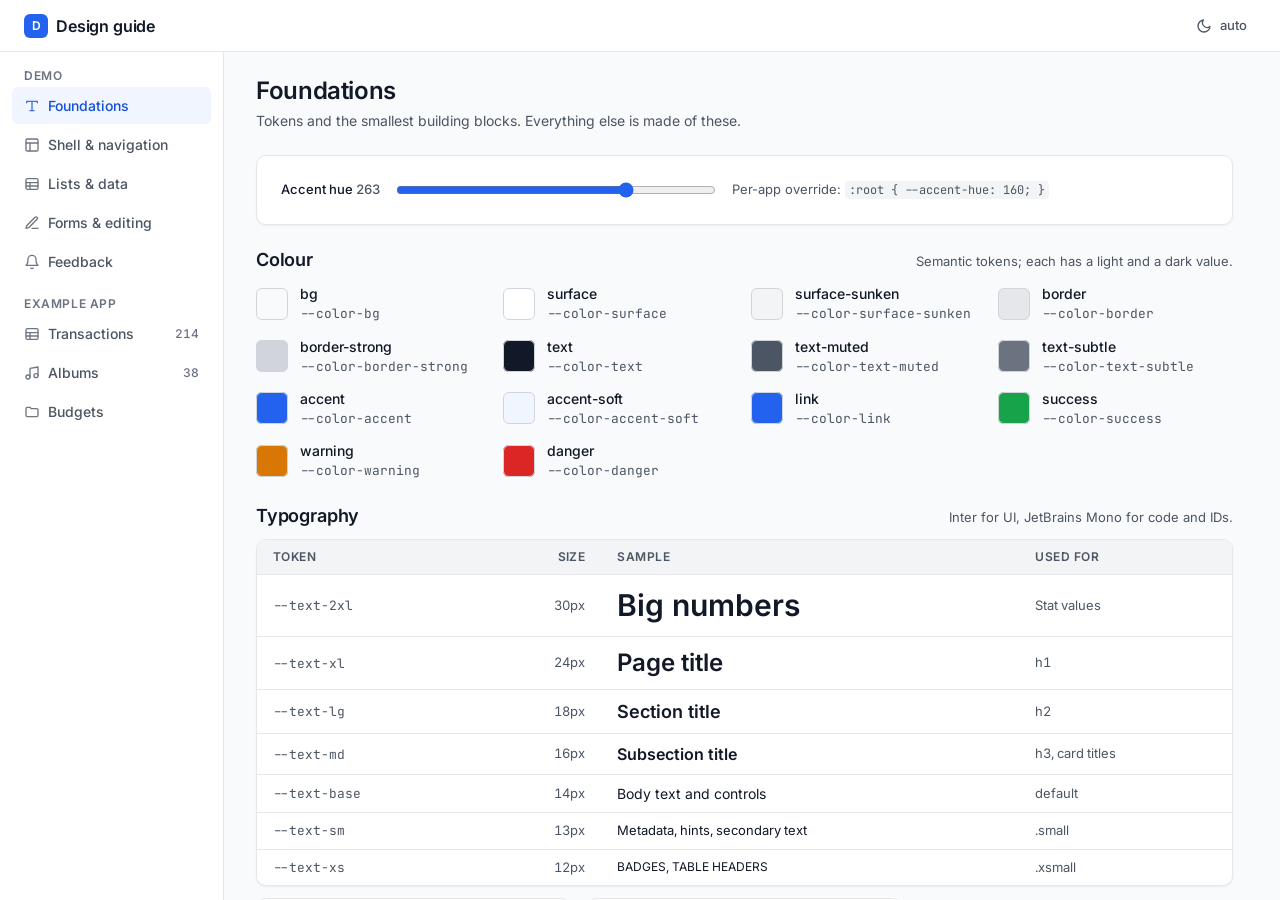
==== design_guide/demo/index.html @ 170a4c50 "Add design_guide: shared CSS design system for personal web apps Plain-CSS design system with no bui" ====
<!DOCTYPE html>
<html lang="en">
<head>
  <meta charset="UTF-8">
  <meta name="viewport" content="width=device-width, initial-scale=1.0">
  <title>Foundations · Design guide</title>
  <link rel="stylesheet" href="../design.css">
  <script src="../design.js" defer></script>
  <script src="demo.js"></script>
</head>
<body class="app">

  <header class="app-header">
    <a class="brand" href="index.html"><span class="brand-mark">D</span>Design guide</a>
    <div id="flash" class="flash-region" role="status" aria-live="polite"></div>
    <button type="button" class="ghost small" data-demo-theme title="Cycle theme: auto / light / dark"><svg viewBox="0 0 24 24" fill="none" stroke="currentColor" stroke-width="2" stroke-linecap="round" stroke-linejoin="round" aria-hidden="true"><path d="M21 12.8A9 9 0 1111.2 3a7 7 0 009.8 9.8z"/></svg><span class="label">auto</span></button>
  </header>

  <nav class="sidenav" aria-label="Main">
    <h2>Demo</h2>
    <ul>
        <li><a href="index.html" aria-current="page"><svg viewBox="0 0 24 24" fill="none" stroke="currentColor" stroke-width="2" stroke-linecap="round" stroke-linejoin="round" aria-hidden="true"><path d="M4 7V5h16v2M9 19h6M12 5v14"/></svg>Foundations</a></li>
        <li><a href="shell.html"><svg viewBox="0 0 24 24" fill="none" stroke="currentColor" stroke-width="2" stroke-linecap="round" stroke-linejoin="round" aria-hidden="true"><rect x="3" y="3" width="18" height="18" rx="2"/><path d="M3 9h18M9 9v12"/></svg>Shell & navigation</a></li>
        <li><a href="lists.html"><svg viewBox="0 0 24 24" fill="none" stroke="currentColor" stroke-width="2" stroke-linecap="round" stroke-linejoin="round" aria-hidden="true"><rect x="3" y="4" width="18" height="16" rx="2"/><path d="M3 10h18M3 15h18M9 10v10"/></svg>Lists & data</a></li>
        <li><a href="forms.html"><svg viewBox="0 0 24 24" fill="none" stroke="currentColor" stroke-width="2" stroke-linecap="round" stroke-linejoin="round" aria-hidden="true"><path d="M12 20h9"/><path d="M16.5 3.5a2.1 2.1 0 013 3L7 19l-4 1 1-4z"/></svg>Forms & editing</a></li>
        <li><a href="feedback.html"><svg viewBox="0 0 24 24" fill="none" stroke="currentColor" stroke-width="2" stroke-linecap="round" stroke-linejoin="round" aria-hidden="true"><path d="M6 8a6 6 0 0112 0c0 7 3 9 3 9H3s3-2 3-9"/><path d="M10.3 21a1.94 1.94 0 003.4 0"/></svg>Feedback</a></li>
    </ul>
    <h2>Example app</h2>
    <ul>
      <li><a href="lists.html#table-view"><svg viewBox="0 0 24 24" fill="none" stroke="currentColor" stroke-width="2" stroke-linecap="round" stroke-linejoin="round" aria-hidden="true"><rect x="3" y="4" width="18" height="16" rx="2"/><path d="M3 10h18M3 15h18M9 10v10"/></svg>Transactions <span class="count">214</span></a></li>
      <li><a href="lists.html#tile-view"><svg viewBox="0 0 24 24" fill="none" stroke="currentColor" stroke-width="2" stroke-linecap="round" stroke-linejoin="round" aria-hidden="true"><path d="M9 18V5l12-2v13"/><circle cx="6" cy="18" r="3"/><circle cx="18" cy="16" r="3"/></svg>Albums <span class="count">38</span></a></li>
      <li><a href="forms.html#inline-form"><svg viewBox="0 0 24 24" fill="none" stroke="currentColor" stroke-width="2" stroke-linecap="round" stroke-linejoin="round" aria-hidden="true"><path d="M3 7a2 2 0 012-2h4l2 2h8a2 2 0 012 2v8a2 2 0 01-2 2H5a2 2 0 01-2-2z"/></svg>Budgets</a></li>
    </ul>
  </nav>

  <main>
    <div class="page">
      <header class="page-header">
        <div class="title-row">
          <div>
            <h1>Foundations</h1>
            <p class="subtitle">Tokens and the smallest building blocks. Everything else is made of these.</p>
          </div>
        </div>
      </header>

      <div class="card">
        <div class="card-body cluster gap-4">
          <label for="hue" class="small">Accent hue <span class="muted num" data-demo-hue-value>263</span></label>
          <input id="hue" type="range" min="0" max="360" step="1" data-demo-hue style="max-width: 20rem">
          <span class="small muted">Per-app override: <code>:root { --accent-hue: 160; }</code></span>
        </div>
      </div>

      <section class="section">
        <header><h2>Colour</h2><span class="small muted">Semantic tokens; each has a light and a dark value.</span></header>
        <div class="grid gap-3" style="--min: 13rem">
          <div class="cluster gap-3"><span class="thumb sm" style="background: var(--color-bg); outline: 1px solid var(--color-border-strong); outline-offset: -1px"></span>
            <div><div class="medium">bg</div><div class="xsmall mono muted">--color-bg</div></div></div>
          <div class="cluster gap-3"><span class="thumb sm" style="background: var(--color-surface); outline: 1px solid var(--color-border-strong); outline-offset: -1px"></span>
            <div><div class="medium">surface</div><div class="xsmall mono muted">--color-surface</div></div></div>
          <div class="cluster gap-3"><span class="thumb sm" style="background: var(--color-surface-sunken); outline: 1px solid var(--color-border-strong); outline-offset: -1px"></span>
            <div><div class="medium">surface-sunken</div><div class="xsmall mono muted">--color-surface-sunken</div></div></div>
          <div class="cluster gap-3"><span class="thumb sm" style="background: var(--color-border); outline: 1px solid var(--color-border-strong); outline-offset: -1px"></span>
            <div><div class="medium">border</div><div class="xsmall mono muted">--color-border</div></div></div>
          <div class="cluster gap-3"><span class="thumb sm" style="background: var(--color-border-strong); outline: 1px solid var(--color-border-strong); outline-offset: -1px"></span>
            <div><div class="medium">border-strong</div><div class="xsmall mono muted">--color-border-strong</div></div></div>
          <div class="cluster gap-3"><span class="thumb sm" style="background: var(--color-text); outline: 1px solid var(--color-border-strong); outline-offset: -1px"></span>
            <div><div class="medium">text</div><div class="xsmall mono muted">--color-text</div></div></div>
          <div class="cluster gap-3"><span class="thumb sm" style="background: var(--color-text-muted); outline: 1px solid var(--color-border-strong); outline-offset: -1px"></span>
            <div><div class="medium">text-muted</div><div class="xsmall mono muted">--color-text-muted</div></div></div>
          <div class="cluster gap-3"><span class="thumb sm" style="background: var(--color-text-subtle); outline: 1px solid var(--color-border-strong); outline-offset: -1px"></span>
            <div><div class="medium">text-subtle</div><div class="xsmall mono muted">--color-text-subtle</div></div></div>
          <div class="cluster gap-3"><span class="thumb sm" style="background: var(--color-accent); outline: 1px solid var(--color-border-strong); outline-offset: -1px"></span>
            <div><div class="medium">accent</div><div class="xsmall mono muted">--color-accent</div></div></div>
          <div class="cluster gap-3"><span class="thumb sm" style="background: var(--color-accent-soft); outline: 1px solid var(--color-border-strong); outline-offset: -1px"></span>
            <div><div class="medium">accent-soft</div><div class="xsmall mono muted">--color-accent-soft</div></div></div>
          <div class="cluster gap-3"><span class="thumb sm" style="background: var(--color-link); outline: 1px solid var(--color-border-strong); outline-offset: -1px"></span>
            <div><div class="medium">link</div><div class="xsmall mono muted">--color-link</div></div></div>
          <div class="cluster gap-3"><span class="thumb sm" style="background: var(--color-success); outline: 1px solid var(--color-border-strong); outline-offset: -1px"></span>
            <div><div class="medium">success</div><div class="xsmall mono muted">--color-success</div></div></div>
          <div class="cluster gap-3"><span class="thumb sm" style="background: var(--color-warning); outline: 1px solid var(--color-border-strong); outline-offset: -1px"></span>
            <div><div class="medium">warning</div><div class="xsmall mono muted">--color-warning</div></div></div>
          <div class="cluster gap-3"><span class="thumb sm" style="background: var(--color-danger); outline: 1px solid var(--color-border-strong); outline-offset: -1px"></span>
            <div><div class="medium">danger</div><div class="xsmall mono muted">--color-danger</div></div></div>
        </div>
      </section>

      <section class="section">
        <header><h2>Typography</h2><span class="small muted">Inter for UI, JetBrains Mono for code and IDs.</span></header>
        <div class="card">
          <table>
            <thead><tr><th>Token</th><th class="num">Size</th><th>Sample</th><th>Used for</th></tr></thead>
            <tbody>
            <tr><td class="nowrap mono xsmall muted">--text-2xl</td><td class="num muted small">30px</td>
              <td style="font-size: var(--text-2xl); font-weight: 600">Big numbers</td><td class="muted small">Stat values</td></tr>
            <tr><td class="nowrap mono xsmall muted">--text-xl</td><td class="num muted small">24px</td>
              <td style="font-size: var(--text-xl); font-weight: 600">Page title</td><td class="muted small">h1</td></tr>
            <tr><td class="nowrap mono xsmall muted">--text-lg</td><td class="num muted small">18px</td>
              <td style="font-size: var(--text-lg); font-weight: 600">Section title</td><td class="muted small">h2</td></tr>
            <tr><td class="nowrap mono xsmall muted">--text-md</td><td class="num muted small">16px</td>
              <td style="font-size: var(--text-md); font-weight: 600">Subsection title</td><td class="muted small">h3, card titles</td></tr>
            <tr><td class="nowrap mono xsmall muted">--text-base</td><td class="num muted small">14px</td>
              <td style="font-size: var(--text-base); font-weight: 400">Body text and controls</td><td class="muted small">default</td></tr>
            <tr><td class="nowrap mono xsmall muted">--text-sm</td><td class="num muted small">13px</td>
              <td style="font-size: var(--text-sm); font-weight: 400">Metadata, hints, secondary text</td><td class="muted small">.small</td></tr>
            <tr><td class="nowrap mono xsmall muted">--text-xs</td><td class="num muted small">12px</td>
              <td style="font-size: var(--text-xs); font-weight: 400">BADGES, TABLE HEADERS</td><td class="muted small">.xsmall</td></tr>
            </tbody>
          </table>
        </div>
        <div class="grid">
          <div class="card card-body stack gap-2">
            <h3>Inter</h3>
            <p>The quick brown fox jumps over the lazy dog. <em>Italic for emphasis</em>, <strong>semibold for strong</strong>, <span class="medium">medium for labels</span>.</p>
            <p class="small muted">Tabular figures keep columns aligned:</p>
            <div class="num" style="font-size: var(--text-md)">$1,111.11<br>$8,040.70<br>$&#8199;&#8199;999.00</div>
          </div>
          <div class="card card-body stack gap-2">
            <h3>JetBrains Mono</h3>
            <p class="mono">txn_01HZX3K9 · 2026-11-23T17:57:00Z</p>
            <pre><code>@layer reset, tokens, base,
       layout, components, utilities;</code></pre>
            <p>Inline <code>code</code> and keys like <kbd>Esc</kbd>.</p>
          </div>
        </div>
      </section>

      <section class="section">
        <header><h2>Spacing</h2><span class="small muted">Use only these steps for margins, gaps and padding.</span></header>
        <div class="card card-body stack gap-2">
            <div class="cluster gap-3"><code class="w-auto" style="min-width:5.5rem">--space-1</code><span class="small muted num" style="min-width:2.5rem">4px</span>
              <span style="display:block;height:0.75rem;width:var(--space-1);background:var(--color-accent);border-radius:2px"></span></div>
            <div class="cluster gap-3"><code class="w-auto" style="min-width:5.5rem">--space-2</code><span class="small muted num" style="min-width:2.5rem">8px</span>
              <span style="display:block;height:0.75rem;width:var(--space-2);background:var(--color-accent);border-radius:2px"></span></div>
            <div class="cluster gap-3"><code class="w-auto" style="min-width:5.5rem">--space-3</code><span class="small muted num" style="min-width:2.5rem">12px</span>
              <span style="display:block;height:0.75rem;width:var(--space-3);background:var(--color-accent);border-radius:2px"></span></div>
            <div class="cluster gap-3"><code class="w-auto" style="min-width:5.5rem">--space-4</code><span class="small muted num" style="min-width:2.5rem">16px</span>
              <span style="display:block;height:0.75rem;width:var(--space-4);background:var(--color-accent);border-radius:2px"></span></div>
            <div class="cluster gap-3"><code class="w-auto" style="min-width:5.5rem">--space-5</code><span class="small muted num" style="min-width:2.5rem">24px</span>
              <span style="display:block;height:0.75rem;width:var(--space-5);background:var(--color-accent);border-radius:2px"></span></div>
            <div class="cluster gap-3"><code class="w-auto" style="min-width:5.5rem">--space-6</code><span class="small muted num" style="min-width:2.5rem">32px</span>
              <span style="display:block;height:0.75rem;width:var(--space-6);background:var(--color-accent);border-radius:2px"></span></div>
            <div class="cluster gap-3"><code class="w-auto" style="min-width:5.5rem">--space-7</code><span class="small muted num" style="min-width:2.5rem">48px</span>
              <span style="display:block;height:0.75rem;width:var(--space-7);background:var(--color-accent);border-radius:2px"></span></div>
            <div class="cluster gap-3"><code class="w-auto" style="min-width:5.5rem">--space-8</code><span class="small muted num" style="min-width:2.5rem">64px</span>
              <span style="display:block;height:0.75rem;width:var(--space-8);background:var(--color-accent);border-radius:2px"></span></div>
        </div>
      </section>

      <section class="section">
        <header><h2>Radius &amp; elevation</h2></header>
        <div class="cluster gap-4">
          <div class="card card-body small" style="border-radius: var(--radius-sm); box-shadow: none">--radius-sm · flat</div>
          <div class="card card-body small" style="border-radius: var(--radius)">--radius · --shadow-sm</div>
          <div class="card card-body small" style="box-shadow: var(--shadow)">--radius-lg · --shadow</div>
          <div class="card card-body small" style="box-shadow: var(--shadow-lg)">--shadow-lg (dialogs, sticky bars)</div>
        </div>
      </section>

      <section class="section">
        <header><h2>Buttons</h2><span class="small muted">One primary action per area. The bare &lt;button&gt; is secondary.</span></header>
        <div class="card card-body stack">
          <div class="cluster">
            <button class="primary"><svg viewBox="0 0 24 24" fill="none" stroke="currentColor" stroke-width="2" stroke-linecap="round" stroke-linejoin="round" aria-hidden="true"><path d="M12 5v14M5 12h14"/></svg>Primary</button>
            <button>Secondary</button>
            <button class="ghost">Ghost</button>
            <button class="danger"><svg viewBox="0 0 24 24" fill="none" stroke="currentColor" stroke-width="2" stroke-linecap="round" stroke-linejoin="round" aria-hidden="true"><path d="M3 6h18M8 6V4h8v2M6 6l1 14h10l1-14"/></svg>Danger</button>
            <button class="ghost danger-text">Ghost danger</button>
            <button class="link">Link button</button>
            <a class="button" href="#">Link as button</a>
          </div>
          <div class="cluster">
            <button class="primary small">Small primary</button>
            <button class="small">Small</button>
            <button class="icon" aria-label="Search"><svg viewBox="0 0 24 24" fill="none" stroke="currentColor" stroke-width="2" stroke-linecap="round" stroke-linejoin="round" aria-hidden="true"><circle cx="11" cy="11" r="7"/><path d="M21 21l-4.3-4.3"/></svg></button>
            <button class="icon small ghost" aria-label="More"><svg viewBox="0 0 24 24" fill="none" stroke="currentColor" stroke-width="2" stroke-linecap="round" stroke-linejoin="round" aria-hidden="true"><circle cx="5" cy="12" r="1"/><circle cx="12" cy="12" r="1"/><circle cx="19" cy="12" r="1"/></svg></button>
            <button class="primary" disabled>Disabled</button>
            <button class="primary" data-demo-busy>Click: busy state</button>
          </div>
        </div>
      </section>

      <section class="section">
        <header><h2>Badges &amp; inline text</h2></header>
        <div class="card card-body stack gap-3">
          <div class="cluster">
            <span class="badge">neutral</span>
            <span class="badge info">info</span>
            <span class="badge success">reviewed</span>
            <span class="badge warning">pending</span>
            <span class="badge danger">failed</span>
            <span class="badge success dot">online</span>
          </div>
          <p>A <a href="#">text link</a>, some <span class="muted">muted</span> and <span class="subtle">subtle</span> text, a <mark>highlight</mark>, and an amount in <span class="danger-text num">−$42.10</span> or <span class="success-text num">+$1,200.00</span>.</p>
        </div>
      </section>

    </div>
  </main>

</body>
</html>
---- design_guide/design.css ----
/*
 * design.css — shared stylesheet for personal web apps
 * version: 0.1.0
 *
 * No build step. Copy this file, design.js (optional) and fonts/ into an
 * app's static folder, keeping fonts/ next to this file.
 * See GUIDE.md for how and when to use each part.
 *
 * Layers, lowest to highest priority:
 *   reset → tokens → base → layout → components → utilities
 * App-specific CSS should go in its own file, loaded after this one,
 * inside `@layer app { … }` or unlayered (unlayered rules win).
 */

@layer reset, tokens, base, layout, components, utilities;

/* ------------------------------------------------------------------ */
/* Fonts (self-hosted, SIL Open Font License — see fonts/LICENSE-*)    */
/* ------------------------------------------------------------------ */

@font-face {
  font-family: "Inter";
  font-style: normal;
  font-display: swap;
  font-weight: 100 900;
  src: url("fonts/inter-latin-wght-normal.woff2") format("woff2-variations");
  unicode-range: U+0000-00FF, U+0131, U+0152-0153, U+02BB-02BC, U+02C6, U+02DA, U+02DC, U+0304, U+0308, U+0329, U+2000-206F, U+20AC, U+2122, U+2191, U+2193, U+2212, U+2215, U+FEFF, U+FFFD;
}
@font-face {
  font-family: "Inter";
  font-style: normal;
  font-display: swap;
  font-weight: 100 900;
  src: url("fonts/inter-latin-ext-wght-normal.woff2") format("woff2-variations");
  unicode-range: U+0100-02BA, U+02BD-02C5, U+02C7-02CC, U+02CE-02D7, U+02DD-02FF, U+0304, U+0308, U+0329, U+1D00-1DBF, U+1E00-1E9F, U+1EF2-1EFF, U+2020, U+20A0-20AB, U+20AD-20C0, U+2113, U+2C60-2C7F, U+A720-A7FF;
}
@font-face {
  font-family: "Inter";
  font-style: italic;
  font-display: swap;
  font-weight: 100 900;
  src: url("fonts/inter-latin-wght-italic.woff2") format("woff2-variations");
  unicode-range: U+0000-00FF, U+0131, U+0152-0153, U+02BB-02BC, U+02C6, U+02DA, U+02DC, U+0304, U+0308, U+0329, U+2000-206F, U+20AC, U+2122, U+2191, U+2193, U+2212, U+2215, U+FEFF, U+FFFD;
}
@font-face {
  font-family: "Inter";
  font-style: italic;
  font-display: swap;
  font-weight: 100 900;
  src: url("fonts/inter-latin-ext-wght-italic.woff2") format("woff2-variations");
  unicode-range: U+0100-02BA, U+02BD-02C5, U+02C7-02CC, U+02CE-02D7, U+02DD-02FF, U+0304, U+0308, U+0329, U+1D00-1DBF, U+1E00-1E9F, U+1EF2-1EFF, U+2020, U+20A0-20AB, U+20AD-20C0, U+2113, U+2C60-2C7F, U+A720-A7FF;
}
@font-face {
  font-family: "JetBrains Mono";
  font-style: normal;
  font-display: swap;
  font-weight: 100 800;
  src: url("fonts/jetbrains-mono-latin-wght-normal.woff2") format("woff2-variations");
  unicode-range: U+0000-00FF, U+0131, U+0152-0153, U+02BB-02BC, U+02C6, U+02DA, U+02DC, U+0304, U+0308, U+0329, U+2000-206F, U+20AC, U+2122, U+2191, U+2193, U+2212, U+2215, U+FEFF, U+FFFD;
}
@font-face {
  font-family: "JetBrains Mono";
  font-style: normal;
  font-display: swap;
  font-weight: 100 800;
  src: url("fonts/jetbrains-mono-latin-ext-wght-normal.woff2") format("woff2-variations");
  unicode-range: U+0100-02BA, U+02BD-02C5, U+02C7-02CC, U+02CE-02D7, U+02DD-02FF, U+0304, U+0308, U+0329, U+1D00-1DBF, U+1E00-1E9F, U+1EF2-1EFF, U+2020, U+20A0-20AB, U+20AD-20C0, U+2113, U+2C60-2C7F, U+A720-A7FF;
}

/* ------------------------------------------------------------------ */
/* Reset                                                               */
/* ------------------------------------------------------------------ */

@layer reset {
  *, *::before, *::after { box-sizing: border-box; }
  * { margin: 0; }
  html { -webkit-text-size-adjust: none; text-size-adjust: none; }
  body { min-height: 100dvh; -webkit-font-smoothing: antialiased; }
  img, picture, video, canvas, svg { display: block; max-width: 100%; }
  input, button, textarea, select { font: inherit; color: inherit; }
  p, h1, h2, h3, h4, h5, h6 { overflow-wrap: break-word; }
  h1, h2, h3, h4, h5, h6 { text-wrap: balance; }
  ul[role="list"], ol[role="list"] { list-style: none; padding: 0; }
  table { border-collapse: collapse; }
  fieldset { border: 0; padding: 0; min-width: 0; }
  [hidden] { display: none !important; }
}

/* ------------------------------------------------------------------ */
/* Tokens — the only values templates and components may use           */
/* ------------------------------------------------------------------ */

@layer tokens {
  :root {
    color-scheme: light dark;

    /* Neutral palette (Tailwind gray) */
    --gray-50: #f9fafb;
    --gray-100: #f3f4f6;
    --gray-200: #e5e7eb;
    --gray-300: #d1d5db;
    --gray-400: #9ca3af;
    --gray-500: #6b7280;
    --gray-600: #4b5563;
    --gray-700: #374151;
    --gray-800: #1f2937;
    --gray-850: #18202f;
    --gray-900: #111827;
    --gray-950: #030712;

    /* Accent: one hue, overridable per app (e.g. :root { --accent-hue: 160; }) */
    --accent-hue: 263;

    /* Semantic colors */
    --color-bg: light-dark(var(--gray-50), var(--gray-950));
    --color-surface: light-dark(#fff, var(--gray-900));
    --color-surface-raised: light-dark(#fff, var(--gray-850));
    --color-surface-sunken: light-dark(var(--gray-100), var(--gray-850));
    --color-hover: light-dark(var(--gray-100), var(--gray-800));
    --color-border: light-dark(var(--gray-200), var(--gray-800));
    --color-border-strong: light-dark(var(--gray-300), var(--gray-700));
    --color-text: light-dark(var(--gray-900), var(--gray-100));
    --color-text-muted: light-dark(var(--gray-600), var(--gray-400));
    --color-text-subtle: light-dark(var(--gray-500), var(--gray-500));

    --color-accent: light-dark(oklch(54.6% 0.22 var(--accent-hue)), oklch(62% 0.19 var(--accent-hue)));
    --color-accent-hover: light-dark(oklch(48.8% 0.22 var(--accent-hue)), oklch(68% 0.17 var(--accent-hue)));
    --color-on-accent: #fff;
    --color-accent-soft: light-dark(oklch(97% 0.014 var(--accent-hue)), oklch(28% 0.07 var(--accent-hue)));
    --color-accent-soft-text: light-dark(oklch(48.8% 0.22 var(--accent-hue)), oklch(82% 0.1 var(--accent-hue)));
    --color-link: light-dark(oklch(54.6% 0.22 var(--accent-hue)), oklch(72% 0.15 var(--accent-hue)));

    /* Status colors: solid (buttons), soft bg / text / border (alerts, badges, flash) */
    --color-success: light-dark(#16a34a, #22c55e);
    --color-success-bg: light-dark(#f0fdf4, #052e16);
    --color-success-text: light-dark(#166534, #86efac);
    --color-success-border: light-dark(#bbf7d0, #14532d);

    --color-warning: light-dark(#d97706, #f59e0b);
    --color-warning-bg: light-dark(#fffbeb, #451a03);
    --color-warning-text: light-dark(#92400e, #fcd34d);
    --color-warning-border: light-dark(#fde68a, #78350f);

    --color-danger: light-dark(#dc2626, #ef4444);
    --color-danger-hover: light-dark(#b91c1c, #f87171);
    --color-danger-bg: light-dark(#fef2f2, #450a0a);
    --color-danger-text: light-dark(#991b1b, #fca5a5);
    --color-danger-border: light-dark(#fecaca, #7f1d1d);

    --color-info-bg: var(--color-accent-soft);
    --color-info-text: var(--color-accent-soft-text);
    --color-info-border: light-dark(oklch(88% 0.06 var(--accent-hue)), oklch(38% 0.1 var(--accent-hue)));

    /* Typography */
    --font-sans: "Inter", system-ui, -apple-system, "Segoe UI", Roboto, sans-serif;
    --font-mono: "JetBrains Mono", ui-monospace, "SF Mono", Menlo, Consolas, monospace;

    --text-xs: 0.75rem;    /* 12px — badges, table headers, captions */
    --text-sm: 0.8125rem;  /* 13px — metadata, hints, secondary text */
    --text-base: 0.875rem; /* 14px — body / UI default */
    --text-md: 1rem;       /* 16px — h3, emphasised values */
    --text-lg: 1.125rem;   /* 18px — h2, section titles */
    --text-xl: 1.5rem;     /* 24px — h1, page titles */
    --text-2xl: 1.875rem;  /* 30px — big stat values */

    --leading-tight: 1.25;
    --leading-normal: 1.5;

    --weight-normal: 400;
    --weight-medium: 500;
    --weight-semibold: 600;

    /* Spacing (4px base) */
    --space-1: 0.25rem;  /* 4  */
    --space-2: 0.5rem;   /* 8  */
    --space-3: 0.75rem;  /* 12 */
    --space-4: 1rem;     /* 16 */
    --space-5: 1.5rem;   /* 24 */
    --space-6: 2rem;     /* 32 */
    --space-7: 3rem;     /* 48 */
    --space-8: 4rem;     /* 64 */

    /* Shape & depth */
    --radius-sm: 4px;
    --radius: 6px;
    --radius-lg: 10px;
    --radius-full: 999px;
    --border: 1px solid var(--color-border);
    --shadow-sm: 0 1px 2px rgb(0 0 0 / 0.06);
    --shadow: 0 1px 3px rgb(0 0 0 / 0.1), 0 1px 2px rgb(0 0 0 / 0.06);
    --shadow-lg: 0 10px 25px -5px rgb(0 0 0 / 0.2), 0 8px 10px -6px rgb(0 0 0 / 0.1);

    /* Layout sizes */
    --sidebar-width: 14rem;
    --content-max: 72rem;   /* main content column */
    --form-max: 32rem;      /* form pages */
    --control-height: 2rem; /* buttons, inputs */
    --control-height-sm: 1.625rem;

    /* Motion */
    --duration: 150ms;
  }

  :root[data-theme="light"] { color-scheme: light; }
  :root[data-theme="dark"] { color-scheme: dark; }
}

/* ------------------------------------------------------------------ */
/* Base — plain HTML elements look right with no classes               */
/* ------------------------------------------------------------------ */

@layer base {
  body {
    font-family: var(--font-sans);
    font-size: var(--text-base);
    line-height: var(--leading-normal);
    color: var(--color-text);
    background: var(--color-bg);
    font-feature-settings: "cv11", "ss01"; /* Inter: single-storey a, open digits */
  }

  h1, h2, h3, h4 { line-height: var(--leading-tight); font-weight: var(--weight-semibold); }
  h1 { font-size: var(--text-xl); letter-spacing: -0.015em; }
  h2 { font-size: var(--text-lg); letter-spacing: -0.01em; }
  h3 { font-size: var(--text-md); }
  h4 { font-size: var(--text-base); }

  small { font-size: var(--text-sm); }
  strong, b { font-weight: var(--weight-semibold); }
  hr { border: 0; border-top: var(--border); }

  a { color: var(--color-link); text-decoration: none; }
  a:hover { text-decoration: underline; text-underline-offset: 2px; }

  /* htmx links often have no href — still make them look clickable */
  [hx-get], [hx-post], [hx-put], [hx-patch], [hx-delete], [data-confirm] { cursor: pointer; }

  code, kbd, samp, pre { font-family: var(--font-mono); font-size: 0.92em; }
  code {
    padding: 0.1em 0.35em;
    border-radius: var(--radius-sm);
    background: var(--color-surface-sunken);
  }
  pre {
    padding: var(--space-3) var(--space-4);
    border: var(--border);
    border-radius: var(--radius);
    background: var(--color-surface-sunken);
    overflow-x: auto;
  }
  pre code { padding: 0; background: none; }
  kbd {
    padding: 0.05em 0.4em;
    border: 1px solid var(--color-border-strong);
    border-bottom-width: 2px;
    border-radius: var(--radius-sm);
    font-size: var(--text-xs);
  }

  :focus-visible {
    outline: 2px solid var(--color-accent);
    outline-offset: 2px;
  }

  ::selection { background: var(--color-accent-soft); }

  /* Tables */
  table {
    width: 100%;
    font-size: var(--text-base);
    font-variant-numeric: tabular-nums;
  }
  th, td {
    padding: var(--space-2) var(--space-4);
    text-align: left;
    vertical-align: middle;
    border-bottom: 1px solid var(--color-border);
  }
  th {
    font-size: var(--text-xs);
    font-weight: var(--weight-semibold);
    text-transform: uppercase;
    letter-spacing: 0.04em;
    color: var(--color-text-muted);
    white-space: nowrap;
  }
  thead th { background: var(--color-surface-sunken); }
  tbody tr:last-child > * { border-bottom: 0; }
  tfoot td, tfoot th { border-top: 1px solid var(--color-border-strong); border-bottom: 0; font-weight: var(--weight-semibold); }
  caption { caption-side: bottom; padding: var(--space-2); font-size: var(--text-sm); color: var(--color-text-muted); }

  /* Form controls */
  label { font-weight: var(--weight-medium); }

  input:where(:not([type="checkbox"], [type="radio"], [type="range"], [type="file"], [type="color"], [type="submit"], [type="button"], [type="reset"])),
  select,
  textarea {
    display: block;
    width: 100%;
    min-height: var(--control-height);
    padding: var(--space-1) var(--space-3);
    border: 1px solid var(--color-border-strong);
    border-radius: var(--radius);
    background: var(--color-surface);
    font-size: var(--text-base);
    transition: border-color var(--duration), box-shadow var(--duration);
  }
  textarea { min-height: 5rem; resize: vertical; padding-block: var(--space-2); }
  select {
    appearance: none;
    padding-right: var(--space-6);
    background-image: url("data:image/svg+xml,%3Csvg xmlns='http://www.w3.org/2000/svg' viewBox='0 0 16 16' fill='none' stroke='%236b7280' stroke-width='1.5'%3E%3Cpath d='M4 6l4 4 4-4'/%3E%3C/svg%3E");
    background-repeat: no-repeat;
    background-position: right var(--space-2) center;
    background-size: 1rem;
  }
  select[multiple] { background-image: none; padding-right: var(--space-3); }

  input:focus-visible, select:focus-visible, textarea:focus-visible {
    outline: none;
    border-color: var(--color-accent);
    box-shadow: 0 0 0 3px color-mix(in oklch, var(--color-accent) 25%, transparent);
  }
  ::placeholder { color: var(--color-text-subtle); opacity: 1; }

  [aria-invalid="true"] { border-color: var(--color-danger) !important; }
  [aria-invalid="true"]:focus-visible {
    box-shadow: 0 0 0 3px color-mix(in oklch, var(--color-danger) 25%, transparent) !important;
  }

  :disabled { opacity: 0.55; cursor: not-allowed; }

  input[type="checkbox"], input[type="radio"] {
    width: 1rem;
    height: 1rem;
    accent-color: var(--color-accent);
    vertical-align: -0.15em;
  }
  input[type="range"] { accent-color: var(--color-accent); width: 100%; }

  input[type="file"] { font-size: var(--text-sm); color: var(--color-text-muted); }
  input[type="file"]::file-selector-button {
    margin-right: var(--space-3);
    padding: var(--space-1) var(--space-3);
    min-height: var(--control-height);
    border: 1px solid var(--color-border-strong);
    border-radius: var(--radius);
    background: var(--color-surface);
    color: var(--color-text);
    font-weight: var(--weight-medium);
    cursor: pointer;
  }
  input[type="file"]::file-selector-button:hover { background: var(--color-hover); }

  fieldset { display: grid; gap: var(--space-3); }
  legend { font-weight: var(--weight-semibold); margin-bottom: var(--space-2); }

  progress {
    appearance: none;
    width: 100%;
    height: 0.5rem;
    border: 0;
    border-radius: var(--radius-full);
    background: var(--color-surface-sunken);
    overflow: hidden;
  }
  progress::-webkit-progress-bar { background: var(--color-surface-sunken); }
  progress::-webkit-progress-value { background: var(--color-accent); border-radius: var(--radius-full); }
  progress::-moz-progress-bar { background: var(--color-accent); border-radius: var(--radius-full); }

  /* Buttons: the bare element is the secondary button */
  button,
  input:is([type="submit"], [type="button"], [type="reset"]),
  .button {
    display: inline-flex;
    align-items: center;
    justify-content: center;
    gap: var(--space-2);
    min-height: var(--control-height);
    padding: 0 var(--space-3);
    border: 1px solid var(--color-border-strong);
    border-radius: var(--radius);
    background: var(--color-surface);
    color: var(--color-text);
    font-size: var(--text-base);
    font-weight: var(--weight-medium);
    line-height: 1;
    white-space: nowrap;
    text-decoration: none;
    cursor: pointer;
    box-shadow: var(--shadow-sm);
    transition: background-color var(--duration), border-color var(--duration), color var(--duration);
  }
  :is(button, .button):hover:not(:disabled) { background: var(--color-hover); text-decoration: none; }
  :is(button, .button) svg { width: 1rem; height: 1rem; flex: none; }

  details > summary { cursor: pointer; font-weight: var(--weight-medium); }
  details > summary::marker { color: var(--color-text-subtle); }
  details[open] > summary { margin-bottom: var(--space-2); }

  mark { background: var(--color-warning-bg); color: var(--color-warning-text); padding: 0 0.15em; border-radius: 2px; }
}

/* ------------------------------------------------------------------ */
/* Layout — app shell and composable layout primitives                 */
/* ------------------------------------------------------------------ */

@layer layout {
  /* App shell: <body class="app"> <header class="app-header"> <nav class="sidenav"> <main> */
  .app {
    height: 100dvh;
    display: grid;
    grid-template-columns: var(--sidebar-width) minmax(0, 1fr);
    grid-template-rows: auto minmax(0, 1fr);
    grid-template-areas: "header header" "nav main";
  }
  .app > .app-header { grid-area: header; }
  .app > .sidenav { grid-area: nav; overflow-y: auto; }
  .app > main {
    grid-area: main;
    overflow: auto;
    scrollbar-gutter: stable;
  }

  /* Page container inside <main> */
  .page {
    max-width: var(--content-max);
    padding: var(--space-5) var(--space-6) var(--space-7);
    display: flex;
    flex-direction: column;
    gap: var(--space-5);
  }
  .page.wide { max-width: none; }
  .page.narrow { max-width: calc(var(--form-max) + 2 * var(--space-6)); }

  @media (max-width: 48rem) {
    .app {
      grid-template-columns: minmax(0, 1fr);
      grid-template-rows: auto auto minmax(0, 1fr);
      grid-template-areas: "header" "nav" "main";
    }
    .page { padding: var(--space-4) var(--space-4) var(--space-6); }
  }

  /* Vertical rhythm: children separated by --gap */
  .stack { display: flex; flex-direction: column; gap: var(--gap, var(--space-4)); }

  /* Horizontal group that wraps: buttons, filters, metadata */
  .cluster { display: flex; flex-wrap: wrap; align-items: center; gap: var(--gap, var(--space-2)); }

  /* Two ends of a row: title left, actions right */
  .split { display: flex; flex-wrap: wrap; align-items: center; justify-content: space-between; gap: var(--gap, var(--space-3)); }

  /* Responsive equal columns */
  .grid {
    display: grid;
    gap: var(--gap, var(--space-4));
    grid-template-columns: repeat(auto-fill, minmax(min(var(--min, 16rem), 100%), 1fr));
  }

  /* Main column + side column that wraps under on narrow screens */
  .with-aside { display: flex; flex-wrap: wrap; gap: var(--gap, var(--space-5)); align-items: flex-start; }
  .with-aside > :first-child { flex: 999 1 30rem; min-width: 0; }
  .with-aside > :last-child { flex: 1 1 16rem; }
}

/* ------------------------------------------------------------------ */
/* Components                                                          */
/* ------------------------------------------------------------------ */

@layer components {

  /* ---------- App header ---------- */
  .app-header {
    display: flex;
    align-items: center;
    gap: var(--space-4);
    min-height: 3.25rem;
    padding: var(--space-2) var(--space-5);
    background: var(--color-surface);
    border-bottom: var(--border);
  }
  .brand {
    display: flex;
    align-items: center;
    gap: var(--space-2);
    font-size: var(--text-md);
    font-weight: var(--weight-semibold);
    letter-spacing: -0.01em;
    color: var(--color-text);
    text-decoration: none !important;
    margin-right: auto;
  }
  .brand-mark {
    width: 1.5rem;
    height: 1.5rem;
    border-radius: var(--radius);
    background: var(--color-accent);
    color: var(--color-on-accent);
    display: grid;
    place-items: center;
    font-size: var(--text-xs);
    font-weight: var(--weight-semibold);
  }

  /* ---------- Sidebar navigation ---------- */
  .sidenav {
    background: var(--color-surface);
    border-right: var(--border);
    padding: var(--space-4) var(--space-3);
  }
  .sidenav ul { list-style: none; padding: 0; display: flex; flex-direction: column; gap: 2px; }
  .sidenav h2 {
    margin: var(--space-4) var(--space-3) var(--space-1);
    font-size: var(--text-xs);
    font-weight: var(--weight-semibold);
    text-transform: uppercase;
    letter-spacing: 0.05em;
    color: var(--color-text-subtle);
  }
  .sidenav h2:first-child { margin-top: 0; }
  .sidenav a {
    display: flex;
    align-items: center;
    gap: var(--space-2);
    padding: var(--space-2) var(--space-3);
    border-radius: var(--radius);
    color: var(--color-text-muted);
    font-weight: var(--weight-medium);
    text-decoration: none;
  }
  .sidenav a svg { width: 1rem; height: 1rem; flex: none; opacity: 0.8; }
  .sidenav a:hover { background: var(--color-hover); color: var(--color-text); }
  .sidenav a[aria-current="page"] { background: var(--color-accent-soft); color: var(--color-accent-soft-text); }
  .sidenav a .count { margin-left: auto; font-size: var(--text-xs); color: var(--color-text-subtle); font-variant-numeric: tabular-nums; }

  @media (max-width: 48rem) {
    .sidenav { border-right: 0; border-bottom: var(--border); padding: var(--space-2) var(--space-3); overflow-x: auto; }
    .sidenav h2 { display: none; }
    .sidenav ul { flex-direction: row; }
    .sidenav a { white-space: nowrap; }
  }

  /* ---------- Page header: breadcrumbs, title row, toolbar ---------- */
  .page-header { display: flex; flex-direction: column; gap: var(--space-3); }
  .title-row { display: flex; flex-wrap: wrap; align-items: center; justify-content: space-between; gap: var(--space-3); }
  .title-row > :first-child { min-width: 0; }
  .subtitle { color: var(--color-text-muted); margin-top: var(--space-1); }
  .actions { display: flex; flex-wrap: wrap; align-items: center; gap: var(--space-2); }

  .breadcrumbs ol { list-style: none; padding: 0; display: flex; flex-wrap: wrap; align-items: center; gap: var(--space-1); font-size: var(--text-sm); }
  .breadcrumbs li { display: flex; align-items: center; gap: var(--space-1); color: var(--color-text-muted); }
  .breadcrumbs li + li::before { content: "›"; color: var(--color-text-subtle); padding-inline: var(--space-1); }
  .breadcrumbs a { color: var(--color-text-muted); }
  .breadcrumbs a:hover { color: var(--color-text); }
  .breadcrumbs [aria-current="page"] { color: var(--color-text); font-weight: var(--weight-medium); }

  .toolbar {
    display: flex;
    flex-wrap: wrap;
    align-items: center;
    gap: var(--space-2) var(--space-3);
  }
  .toolbar .spacer { flex: 1; }
  .toolbar :is(input, select) { width: auto; }
  .toolbar input[type="search"] { min-width: 14rem; }

  /* ---------- Pager: prev / current / next (time periods, pages, items) ---------- */
  .pager { display: inline-flex; align-items: center; gap: var(--space-1); }
  .pager .current {
    min-width: 7.5rem;
    padding: 0 var(--space-2);
    text-align: center;
    font-weight: var(--weight-semibold);
    font-variant-numeric: tabular-nums;
  }
  .pager :is(a, button)[aria-disabled="true"] { opacity: 0.45; pointer-events: none; }

  /* ---------- Segmented control: view switcher, small option sets ---------- */
  .segmented {
    display: inline-flex;
    padding: 2px;
    border: 1px solid var(--color-border-strong);
    border-radius: var(--radius);
    background: var(--color-surface-sunken);
  }
  .segmented > :is(a, button) {
    display: inline-flex;
    align-items: center;
    gap: var(--space-1);
    min-height: calc(var(--control-height) - 6px);
    padding: 0 var(--space-2);
    border: 0;
    border-radius: calc(var(--radius) - 2px);
    background: transparent;
    box-shadow: none;
    color: var(--color-text-muted);
    font-size: var(--text-sm);
    font-weight: var(--weight-medium);
    text-decoration: none;
  }
  .segmented > :is(a, button):hover { background: transparent; color: var(--color-text); }
  .segmented > :is([aria-current], [aria-pressed="true"]) {
    background: var(--color-surface-raised);
    color: var(--color-text);
    box-shadow: var(--shadow-sm);
  }
  .segmented svg { width: 1rem; height: 1rem; }

  /* ---------- Tabs (links, server-rendered) ---------- */
  .tabs { border-bottom: var(--border); }
  .tabs ul { list-style: none; padding: 0; display: flex; gap: var(--space-5); overflow-x: auto; }
  .tabs a {
    display: block;
    padding: var(--space-2) 0;
    margin-bottom: -1px;
    border-bottom: 2px solid transparent;
    color: var(--color-text-muted);
    font-weight: var(--weight-medium);
    white-space: nowrap;
    text-decoration: none;
  }
  .tabs a:hover { color: var(--color-text); border-bottom-color: var(--color-border-strong); }
  .tabs a[aria-current] { color: var(--color-accent-soft-text); border-bottom-color: var(--color-accent); }

  /* ---------- Footer bar: sequence navigation & page-level save ---------- */
  .footer-bar {
    display: flex;
    flex-wrap: wrap;
    align-items: center;
    justify-content: space-between;
    gap: var(--space-3);
    padding-top: var(--space-4);
    border-top: var(--border);
  }
  .footer-bar.sticky {
    position: sticky;
    bottom: 0;
    z-index: 5;
    padding: var(--space-3) var(--space-4);
    border: var(--border);
    border-radius: var(--radius-lg);
    background: color-mix(in oklch, var(--color-surface) 92%, transparent);
    backdrop-filter: blur(6px);
    box-shadow: var(--shadow-lg);
  }
  .footer-bar .info { color: var(--color-text-muted); font-size: var(--text-sm); }

  /* ---------- Buttons ---------- */
  :is(button, .button, input[type="submit"]).primary {
    background: var(--color-accent);
    border-color: var(--color-accent);
    color: var(--color-on-accent);
  }
  :is(button, .button, input[type="submit"]).primary:hover:not(:disabled) {
    background: var(--color-accent-hover);
    border-color: var(--color-accent-hover);
  }
  :is(button, .button).danger {
    background: var(--color-danger);
    border-color: var(--color-danger);
    color: #fff;
  }
  :is(button, .button).danger:hover:not(:disabled) {
    background: var(--color-danger-hover);
    border-color: var(--color-danger-hover);
  }
  :is(button, .button).ghost {
    background: transparent;
    border-color: transparent;
    box-shadow: none;
    color: var(--color-text-muted);
  }
  :is(button, .button).ghost:hover:not(:disabled) { background: var(--color-hover); color: var(--color-text); }
  :is(button, .button).ghost.danger-text { color: var(--color-danger); }
  :is(button, .button).ghost.danger-text:hover:not(:disabled) { background: var(--color-danger-bg); color: var(--color-danger-text); }

  /* Looks like a link, behaves like a button (htmx actions that read as text) */
  :is(button, .button).link {
    min-height: auto;
    padding: 0;
    border: 0;
    background: none;
    box-shadow: none;
    color: var(--color-link);
    font-weight: var(--weight-normal);
  }
  :is(button, .button).link:hover:not(:disabled) { background: none; text-decoration: underline; text-underline-offset: 2px; }

  :is(button, .button).small {
    min-height: var(--control-height-sm);
    padding: 0 var(--space-2);
    font-size: var(--text-sm);
  }
  :is(button, .button).icon {
    width: var(--control-height);
    padding: 0;
  }
  :is(button, .button).icon.small { width: var(--control-height-sm); }

  /* Loading state: htmx adds .htmx-request to the element making the request */
  :is(button, .button).htmx-request,
  :is(button, .button)[aria-busy="true"] {
    position: relative;
    color: transparent !important;
    pointer-events: none;
  }
  :is(button, .button).htmx-request::after,
  :is(button, .button)[aria-busy="true"]::after {
    content: "";
    position: absolute;
    width: 1rem;
    height: 1rem;
    border: 2px solid currentColor;
    border-color: var(--color-text-muted) transparent var(--color-text-muted) transparent;
    border-radius: 50%;
    animation: spin 0.7s linear infinite;
  }
  :is(button, .button).primary:is(.htmx-request, [aria-busy="true"])::after,
  :is(button, .button).danger:is(.htmx-request, [aria-busy="true"])::after {
    border-color: #fff transparent #fff transparent;
  }

  .spinner {
    display: inline-block;
    width: 1rem;
    height: 1rem;
    border: 2px solid var(--color-border-strong);
    border-top-color: var(--color-accent);
    border-radius: 50%;
    animation: spin 0.7s linear infinite;
    vertical-align: -0.2em;
  }
  @keyframes spin { to { transform: rotate(360deg); } }

  /* ---------- Card ---------- */
  .card {
    background: var(--color-surface);
    border: var(--border);
    border-radius: var(--radius-lg);
    box-shadow: var(--shadow-sm);
    overflow: hidden;
  }
  .card-body { padding: var(--space-5); }
  .card-header {
    display: flex;
    align-items: center;
    justify-content: space-between;
    gap: var(--space-3);
    padding: var(--space-3) var(--space-5);
    border-bottom: var(--border);
  }
  .card-header h2, .card-header h3 { font-size: var(--text-md); }
  .card-footer {
    display: flex;
    align-items: center;
    justify-content: flex-end;
    gap: var(--space-2);
    padding: var(--space-3) var(--space-5);
    border-top: var(--border);
    background: var(--color-surface-sunken);
  }
  .card > table { margin: 0; }
  .card.scroll-x { overflow-x: auto; }

  /* ---------- Section: titled group of content within a page ---------- */
  .section { display: flex; flex-direction: column; gap: var(--space-3); }
  .section > header { display: flex; flex-wrap: wrap; align-items: baseline; justify-content: space-between; gap: var(--space-2); }

  /* ---------- Table view ---------- */
  :is(th, td).num { text-align: right; font-variant-numeric: tabular-nums; white-space: nowrap; }
  :is(th, td).actions-cell { width: 1%; white-space: nowrap; text-align: right; }
  td.actions-cell > * { justify-content: flex-end; flex-wrap: nowrap; }
  td.primary-cell { font-weight: var(--weight-medium); }
  table.hover tbody tr:hover > td { background: var(--color-hover); }
  table.striped tbody tr:nth-child(even) > td { background: color-mix(in oklch, var(--color-surface-sunken) 55%, transparent); }
  table.compact :is(th, td) { padding: var(--space-1) var(--space-3); }
  tr[aria-selected="true"] > td { background: var(--color-accent-soft) !important; }
  tr.is-editing > td { background: var(--color-warning-bg); }
  td a.row-link { color: inherit; font-weight: var(--weight-medium); }
  td a.row-link:hover { color: var(--color-link); }

  /* Controls inside tables are compact */
  td :is(input:not([type="checkbox"], [type="radio"]), select) {
    min-height: var(--control-height-sm);
    padding-block: 0;
    font-size: var(--text-sm);
  }
  td :is(button, .button) { min-height: var(--control-height-sm); padding-inline: var(--space-2); font-size: var(--text-sm); }
  td :is(button, .button).icon { width: var(--control-height-sm); padding: 0; }

  /* ---------- List view: stacked rows, no columns ---------- */
  .item-list {
    list-style: none;
    padding: 0;
    background: var(--color-surface);
    border: var(--border);
    border-radius: var(--radius-lg);
    box-shadow: var(--shadow-sm);
    overflow: hidden;
  }
  .item-list > li + li { border-top: var(--border); }
  .item {
    display: flex;
    align-items: center;
    gap: var(--space-3);
    padding: var(--space-3) var(--space-4);
    color: inherit;
    text-decoration: none !important;
  }
  a.item:hover, .item-list.hover .item:hover { background: var(--color-hover); }
  .item-body { flex: 1; min-width: 0; }
  .item-title { font-weight: var(--weight-medium); overflow: hidden; text-overflow: ellipsis; white-space: nowrap; }
  .item-meta { font-size: var(--text-sm); color: var(--color-text-muted); overflow: hidden; text-overflow: ellipsis; white-space: nowrap; }
  .item-end { flex: none; display: flex; align-items: center; gap: var(--space-2); color: var(--color-text-muted); font-size: var(--text-sm); font-variant-numeric: tabular-nums; }

  /* ---------- Thumbnail (image, or placeholder with initials/icon) ---------- */
  .thumb {
    --size: 2.5rem;
    flex: none;
    width: var(--size);
    aspect-ratio: 1;
    border-radius: var(--radius);
    overflow: hidden;
    display: grid;
    place-items: center;
    background: var(--thumb-bg, var(--color-surface-sunken));
    color: var(--color-text-muted);
    font-size: calc(var(--size) * 0.36);
    font-weight: var(--weight-semibold);
  }
  .thumb > img { width: 100%; height: 100%; object-fit: cover; }
  .thumb > svg { width: 50%; height: 50%; }
  .thumb.round { border-radius: 50%; }
  .thumb.sm { --size: 2rem; }
  .thumb.lg { --size: 3.5rem; }
  /* Generated placeholder colour: style="--hue: 140" */
  .thumb[style*="--hue"] {
    --thumb-bg: linear-gradient(135deg,
      light-dark(oklch(88% 0.07 var(--hue)), oklch(40% 0.09 var(--hue))),
      light-dark(oklch(76% 0.11 calc(var(--hue) + 40)), oklch(30% 0.1 calc(var(--hue) + 40))));
    color: light-dark(oklch(35% 0.1 var(--hue)), oklch(88% 0.06 var(--hue)));
  }

  /* ---------- Tile view: two-ish columns, small thumb + text beside ---------- */
  .tiles {
    list-style: none;
    padding: 0;
    display: grid;
    gap: var(--space-3);
    grid-template-columns: repeat(auto-fill, minmax(min(20rem, 100%), 1fr));
  }
  .tile {
    display: flex;
    align-items: center;
    gap: var(--space-3);
    height: 100%;
    padding: var(--space-3);
    background: var(--color-surface);
    border: var(--border);
    border-radius: var(--radius-lg);
    box-shadow: var(--shadow-sm);
    color: inherit;
    text-decoration: none !important;
    transition: border-color var(--duration), box-shadow var(--duration);
  }
  .tile .thumb { --size: 3.5rem; }
  a.tile:hover { border-color: var(--color-border-strong); box-shadow: var(--shadow); }
  .tile[aria-selected="true"] { border-color: var(--color-accent); box-shadow: 0 0 0 1px var(--color-accent); }

  /* ---------- Gallery view: grid of thumbnails with a caption ---------- */
  .gallery {
    list-style: none;
    padding: 0;
    display: grid;
    gap: var(--space-5) var(--space-4);
    grid-template-columns: repeat(auto-fill, minmax(min(var(--min, 10rem), 100%), 1fr));
  }
  .gallery.large { --min: 15rem; }
  .gallery-item {
    display: flex;
    flex-direction: column;
    gap: var(--space-2);
    color: inherit;
    text-decoration: none !important;
  }
  .gallery-item .thumb {
    --size: 100%;
    border-radius: var(--radius-lg);
    font-size: var(--text-xl);
    box-shadow: var(--shadow-sm);
    outline: 1px solid color-mix(in oklch, var(--color-text) 8%, transparent);
    outline-offset: -1px;
    transition: transform var(--duration), box-shadow var(--duration);
  }
  .gallery-item .thumb.wide { aspect-ratio: 4 / 3; }
  a.gallery-item:hover .thumb { box-shadow: var(--shadow-lg); transform: translateY(-2px); }
  a.gallery-item:hover .item-title { color: var(--color-link); }
  .gallery-item[aria-selected="true"] .thumb { outline: 2px solid var(--color-accent); outline-offset: 2px; }

  /* ---------- Empty state ---------- */
  .empty {
    display: flex;
    flex-direction: column;
    align-items: center;
    gap: var(--space-2);
    padding: var(--space-7) var(--space-5);
    text-align: center;
    color: var(--color-text-muted);
    border: 1px dashed var(--color-border-strong);
    border-radius: var(--radius-lg);
  }
  .empty > svg { width: 2rem; height: 2rem; color: var(--color-text-subtle); }
  .empty h3 { color: var(--color-text); }
  .empty > :is(button, .button, .actions) { margin-top: var(--space-2); }

  /* ---------- Forms ---------- */
  .form { display: flex; flex-direction: column; gap: var(--space-4); }
  .field { display: flex; flex-direction: column; gap: var(--space-1); }
  .field > label, .field > .label { font-size: var(--text-sm); }
  .field .hint { font-size: var(--text-sm); color: var(--color-text-muted); }
  .field-error, .form-error, .field .error { font-size: var(--text-sm); color: var(--color-danger); }
  .field.check { flex-direction: row; align-items: center; gap: var(--space-2); }
  .field.check > input { flex: none; margin: 0; }
  .field.check > label { font-weight: var(--weight-normal); font-size: var(--text-base); }
  .field-row { display: grid; gap: var(--space-4); grid-template-columns: repeat(auto-fit, minmax(10rem, 1fr)); }
  .required::after { content: " *"; color: var(--color-danger); }
  .form-actions { display: flex; flex-wrap: wrap; align-items: center; gap: var(--space-2); padding-top: var(--space-2); }
  .form-actions .spacer { flex: 1; }
  .form-page { max-width: var(--form-max); width: 100%; }

  /* Single-line form with its own save button */
  .inline-form {
    display: flex;
    flex-wrap: wrap;
    align-items: flex-end;
    gap: var(--space-2);
    padding: var(--space-3) var(--space-4);
    background: var(--color-surface);
    border: var(--border);
    border-radius: var(--radius-lg);
  }
  .inline-form .field { flex: 0 1 14rem; }
  .inline-form .field.narrow { flex: 0 1 8rem; }
  .inline-form .field > label { font-size: var(--text-xs); color: var(--color-text-muted); }
  .inline-form > .form-error { flex-basis: 100%; }

  /* In-place edit of a single value (table cell or dl value) */
  .edit-in-place { display: flex; align-items: center; gap: var(--space-1); }
  .edit-in-place :is(input, select) { width: auto; flex: 1 1 6rem; min-width: 0; }

  /* Input with prefix / suffix (currency, units) */
  .input-group {
    display: flex;
    align-items: stretch;
    border: 1px solid var(--color-border-strong);
    border-radius: var(--radius);
    background: var(--color-surface);
    overflow: hidden;
  }
  .input-group:focus-within { border-color: var(--color-accent); box-shadow: 0 0 0 3px color-mix(in oklch, var(--color-accent) 25%, transparent); }
  .input-group > :is(input, select) { border: 0 !important; box-shadow: none !important; border-radius: 0; min-width: 0; }
  .input-group > .addon {
    display: flex;
    align-items: center;
    padding: 0 var(--space-2);
    background: var(--color-surface-sunken);
    color: var(--color-text-muted);
    font-size: var(--text-sm);
  }

  /* ---------- Alerts (in page) ---------- */
  .alert {
    display: flex;
    gap: var(--space-3);
    padding: var(--space-3) var(--space-4);
    border: 1px solid var(--color-info-border);
    border-radius: var(--radius);
    background: var(--color-info-bg);
    color: var(--color-info-text);
  }
  .alert > svg { width: 1.125rem; height: 1.125rem; flex: none; margin-top: 0.1rem; }
  .alert > div { flex: 1; display: flex; flex-direction: column; gap: var(--space-1); }
  .alert strong { display: block; }
  .alert a { color: inherit; text-decoration: underline; }
  .alert.success { background: var(--color-success-bg); color: var(--color-success-text); border-color: var(--color-success-border); }
  .alert.warning { background: var(--color-warning-bg); color: var(--color-warning-text); border-color: var(--color-warning-border); }
  .alert.danger  { background: var(--color-danger-bg);  color: var(--color-danger-text);  border-color: var(--color-danger-border); }

  /* ---------- Flash messages (app header, dismissible) ---------- */
  .flash-region { display: flex; flex-wrap: wrap; justify-content: flex-end; gap: var(--space-2); min-width: 0; }
  .flash {
    display: inline-flex;
    align-items: center;
    gap: var(--space-2);
    max-width: 32rem;
    padding: var(--space-1) var(--space-1) var(--space-1) var(--space-3);
    border: 1px solid var(--color-info-border);
    border-radius: var(--radius);
    background: var(--color-info-bg);
    color: var(--color-info-text);
    font-size: var(--text-sm);
    font-weight: var(--weight-medium);
    animation: flash-in 200ms ease-out;
  }
  .flash.success { background: var(--color-success-bg); color: var(--color-success-text); border-color: var(--color-success-border); }
  .flash.warning { background: var(--color-warning-bg); color: var(--color-warning-text); border-color: var(--color-warning-border); }
  .flash.danger  { background: var(--color-danger-bg);  color: var(--color-danger-text);  border-color: var(--color-danger-border); }
  .flash > svg { width: 1rem; height: 1rem; flex: none; }
  .flash > span { min-width: 0; overflow: hidden; text-overflow: ellipsis; white-space: nowrap; }
  .flash .dismiss {
    width: var(--control-height-sm);
    min-height: var(--control-height-sm);
    padding: 0;
    border: 0;
    background: transparent;
    box-shadow: none;
    color: inherit;
    opacity: 0.7;
    font-size: var(--text-md);
  }
  .flash .dismiss:hover { opacity: 1; background: color-mix(in oklch, currentColor 12%, transparent); }
  @keyframes flash-in { from { opacity: 0; transform: translateY(-4px); } }

  /* ---------- Badge ---------- */
  .badge {
    display: inline-flex;
    align-items: center;
    gap: var(--space-1);
    padding: 0.125rem var(--space-2);
    border-radius: var(--radius-full);
    background: var(--color-surface-sunken);
    color: var(--color-text-muted);
    font-size: var(--text-xs);
    font-weight: var(--weight-medium);
    line-height: 1.4;
    white-space: nowrap;
    vertical-align: 0.1em;
  }
  .badge.info    { background: var(--color-info-bg);    color: var(--color-info-text); }
  .badge.success { background: var(--color-success-bg); color: var(--color-success-text); }
  .badge.warning { background: var(--color-warning-bg); color: var(--color-warning-text); }
  .badge.danger  { background: var(--color-danger-bg);  color: var(--color-danger-text); }
  .badge.dot::before { content: ""; width: 0.4rem; height: 0.4rem; border-radius: 50%; background: currentColor; }

  /* ---------- Key–value list ---------- */
  dl.kv {
    display: grid;
    grid-template-columns: max-content 1fr;
    gap: var(--space-2) var(--space-5);
  }
  dl.kv dt { color: var(--color-text-muted); }
  dl.kv dd { font-variant-numeric: tabular-nums; }
  dl.kv dd.num { text-align: right; }

  /* ---------- Stats: headline numbers ---------- */
  .stats {
    display: grid;
    gap: var(--space-3);
    grid-template-columns: repeat(auto-fill, minmax(min(11rem, 100%), 1fr));
  }
  .stat {
    display: flex;
    flex-direction: column;
    gap: var(--space-1);
    padding: var(--space-4);
    background: var(--color-surface);
    border: var(--border);
    border-radius: var(--radius-lg);
    box-shadow: var(--shadow-sm);
  }
  .stat .label { font-size: var(--text-sm); color: var(--color-text-muted); }
  .stat .value { font-size: var(--text-2xl); font-weight: var(--weight-semibold); letter-spacing: -0.02em; font-variant-numeric: tabular-nums; line-height: 1.2; }
  .stat .delta { font-size: var(--text-sm); color: var(--color-text-muted); }
  .stat .delta.up { color: var(--color-success); }
  .stat .delta.down { color: var(--color-danger); }

  /* ---------- Disclosure (details/summary as a panel) ---------- */
  details.panel {
    background: var(--color-surface);
    border: var(--border);
    border-radius: var(--radius-lg);
  }
  details.panel > summary { padding: var(--space-3) var(--space-4); }
  details.panel[open] > summary { margin: 0; border-bottom: var(--border); }
  details.panel > :not(summary) { padding: var(--space-4); }

  /* ---------- Confirm dialog (native <dialog>, built by design.js) ---------- */
  dialog {
    margin: auto;
    width: min(26rem, calc(100vw - 2 * var(--space-4)));
    padding: 0;
    border: var(--border);
    border-radius: var(--radius-lg);
    background: var(--color-surface-raised);
    color: var(--color-text);
    box-shadow: var(--shadow-lg);
  }
  dialog::backdrop { background: rgb(3 7 18 / 0.45); backdrop-filter: blur(2px); }
  dialog[open] { animation: dialog-in 150ms ease-out; }
  dialog[open]::backdrop { animation: fade-in 150ms ease-out; }
  dialog .dialog-body { padding: var(--space-5); display: flex; flex-direction: column; gap: var(--space-2); }
  dialog .dialog-body h2 { font-size: var(--text-md); }
  dialog .dialog-body p { color: var(--color-text-muted); }
  dialog .dialog-actions {
    display: flex;
    justify-content: flex-end;
    gap: var(--space-2);
    padding: var(--space-3) var(--space-5);
    background: var(--color-surface-sunken);
    border-top: var(--border);
  }
  @keyframes dialog-in { from { opacity: 0; transform: translateY(6px) scale(0.98); } }
  @keyframes fade-in { from { opacity: 0; } }

  @media (prefers-reduced-motion: reduce) {
    *, *::before, *::after { animation-duration: 1ms !important; transition-duration: 1ms !important; }
  }
}

/* ------------------------------------------------------------------ */
/* Utilities — small, deliberate escape hatches                        */
/* ------------------------------------------------------------------ */

@layer utilities {
  .muted { color: var(--color-text-muted); }
  .subtle { color: var(--color-text-subtle); }
  .danger-text { color: var(--color-danger); }
  .success-text { color: var(--color-success); }
  .small { font-size: var(--text-sm); }
  .xsmall { font-size: var(--text-xs); }
  .medium { font-weight: var(--weight-medium); }
  .semibold { font-weight: var(--weight-semibold); }
  .num { font-variant-numeric: tabular-nums; }
  .mono { font-family: var(--font-mono); font-size: 0.92em; }
  .nowrap { white-space: nowrap; }
  .truncate { overflow: hidden; text-overflow: ellipsis; white-space: nowrap; }
  .text-right { text-align: right; }
  .text-center { text-align: center; }
  .w-full { width: 100%; }
  .w-auto { width: auto; }
  .grow { flex: 1; }

  /* Set --gap for .stack / .cluster / .split / .grid */
  .gap-1 { --gap: var(--space-1); }
  .gap-2 { --gap: var(--space-2); }
  .gap-3 { --gap: var(--space-3); }
  .gap-4 { --gap: var(--space-4); }
  .gap-5 { --gap: var(--space-5); }
  .gap-6 { --gap: var(--space-6); }

  .visually-hidden {
    position: absolute !important;
    width: 1px; height: 1px;
    padding: 0; margin: -1px;
    overflow: hidden;
    clip: rect(0, 0, 0, 0);
    white-space: nowrap;
    border: 0;
  }
}
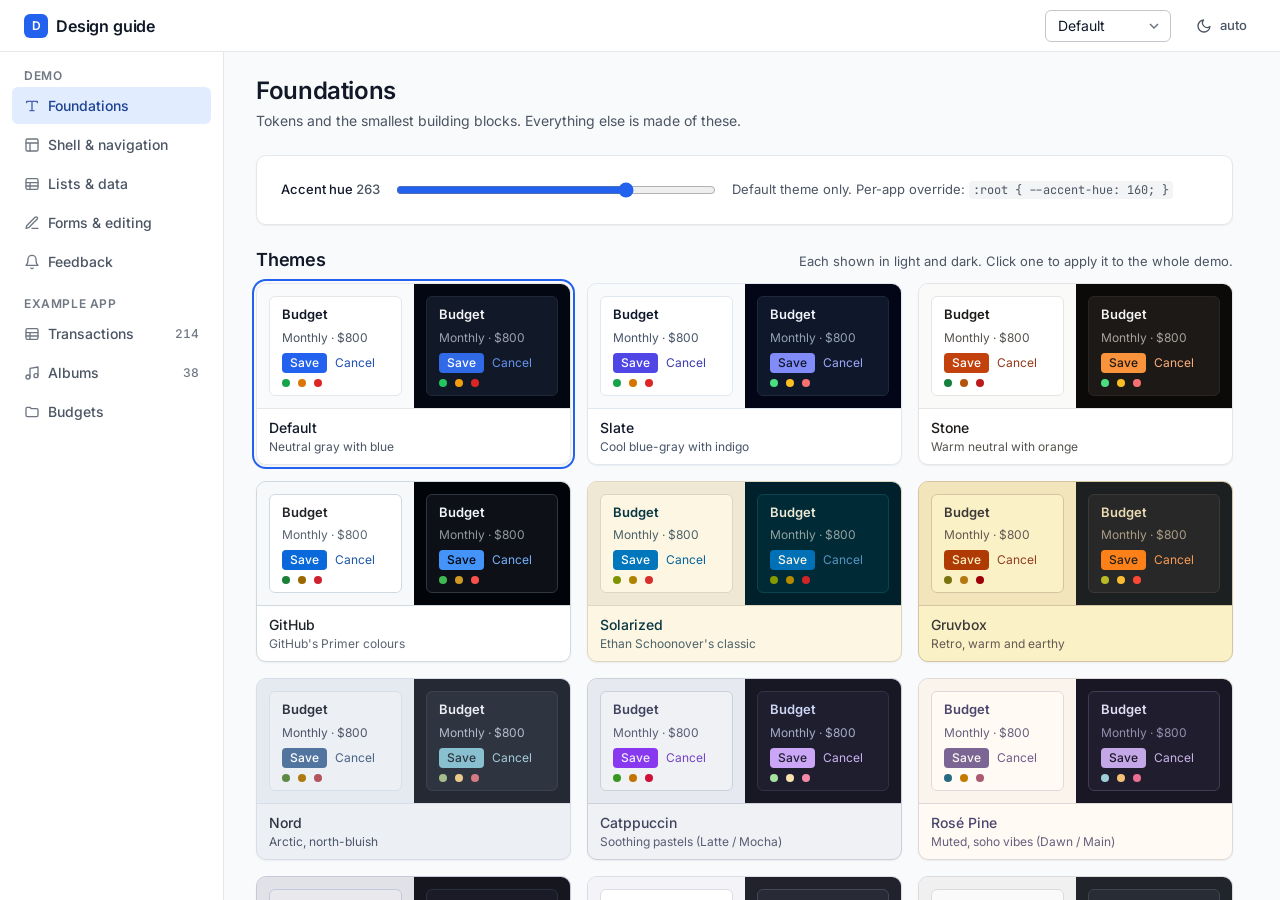
==== commit 0ae8a0ff: "Add colour themes with light and dark variants - themes.css: 14 themes (Slate, Stone, GitHub, Solari" ====
--- a/design_guide/demo/index.html
+++ b/design_guide/demo/index.html
@@ -5,6 +5,8 @@
   <meta name="viewport" content="width=device-width, initial-scale=1.0">
   <title>Foundations · Design guide</title>
   <link rel="stylesheet" href="../design.css">
+  <link rel="stylesheet" href="../themes.css">
+  <link rel="stylesheet" href="demo.css">
   <script src="../design.js" defer></script>
   <script src="demo.js"></script>
 </head>
@@ -13,7 +15,24 @@
   <header class="app-header">
     <a class="brand" href="index.html"><span class="brand-mark">D</span>Design guide</a>
     <div id="flash" class="flash-region" role="status" aria-live="polite"></div>
-    <button type="button" class="ghost small" data-demo-theme title="Cycle theme: auto / light / dark"><svg viewBox="0 0 24 24" fill="none" stroke="currentColor" stroke-width="2" stroke-linecap="round" stroke-linejoin="round" aria-hidden="true"><path d="M21 12.8A9 9 0 1111.2 3a7 7 0 009.8 9.8z"/></svg><span class="label">auto</span></button>
+    <select class="w-auto" data-demo-theme-select aria-label="Theme">
+      <option value="default">Default</option>
+      <option value="slate">Slate</option>
+      <option value="stone">Stone</option>
+      <option value="github">GitHub</option>
+      <option value="solarized">Solarized</option>
+      <option value="gruvbox">Gruvbox</option>
+      <option value="nord">Nord</option>
+      <option value="catppuccin">Catppuccin</option>
+      <option value="rose-pine">Rosé Pine</option>
+      <option value="tokyo-night">Tokyo Night</option>
+      <option value="dracula">Dracula</option>
+      <option value="one">One</option>
+      <option value="everforest">Everforest</option>
+      <option value="kanagawa">Kanagawa</option>
+      <option value="sepia">Sepia</option>
+    </select>
+    <button type="button" class="ghost small" data-demo-mode title="Cycle mode: auto / light / dark"><svg viewBox="0 0 24 24" fill="none" stroke="currentColor" stroke-width="2" stroke-linecap="round" stroke-linejoin="round" aria-hidden="true"><path d="M21 12.8A9 9 0 1111.2 3a7 7 0 009.8 9.8z"/></svg><span class="label">auto</span></button>
   </header>
 
   <nav class="sidenav" aria-label="Main">
@@ -48,9 +67,286 @@
         <div class="card-body cluster gap-4">
           <label for="hue" class="small">Accent hue <span class="muted num" data-demo-hue-value>263</span></label>
           <input id="hue" type="range" min="0" max="360" step="1" data-demo-hue style="max-width: 20rem">
-          <span class="small muted">Per-app override: <code>:root { --accent-hue: 160; }</code></span>
+          <span class="small muted">Default theme only. Per-app override: <code>:root { --accent-hue: 160; }</code></span>
         </div>
       </div>
+
+      <section class="section" id="themes">
+        <header><h2>Themes</h2><span class="small muted">Each shown in light and dark. Click one to apply it to the whole demo.</span></header>
+        <div class="theme-grid">
+          <button type="button" class="theme-card" data-theme="default" data-demo-set-theme="default" aria-label="Use Default theme">
+            <div class="tp"><div class="tp-half" data-mode="light">
+              <div class="tp-surface">
+                <div class="tp-title">Budget</div>
+                <div class="tp-muted">Monthly · $800</div>
+                <div class="tp-row"><span class="tp-btn">Save</span><span class="tp-link">Cancel</span></div>
+                <div class="tp-row"><span class="tp-dot" style="background:var(--color-success)"></span><span class="tp-dot" style="background:var(--color-warning)"></span><span class="tp-dot" style="background:var(--color-danger)"></span></div>
+              </div>
+            </div><div class="tp-half" data-mode="dark">
+              <div class="tp-surface">
+                <div class="tp-title">Budget</div>
+                <div class="tp-muted">Monthly · $800</div>
+                <div class="tp-row"><span class="tp-btn">Save</span><span class="tp-link">Cancel</span></div>
+                <div class="tp-row"><span class="tp-dot" style="background:var(--color-success)"></span><span class="tp-dot" style="background:var(--color-warning)"></span><span class="tp-dot" style="background:var(--color-danger)"></span></div>
+              </div>
+            </div></div>
+            <div class="tc-label"><span class="medium">Default</span><span class="xsmall muted">Neutral gray with blue</span></div>
+          </button>
+          <button type="button" class="theme-card" data-theme="slate" data-demo-set-theme="slate" aria-label="Use Slate theme">
+            <div class="tp"><div class="tp-half" data-mode="light">
+              <div class="tp-surface">
+                <div class="tp-title">Budget</div>
+                <div class="tp-muted">Monthly · $800</div>
+                <div class="tp-row"><span class="tp-btn">Save</span><span class="tp-link">Cancel</span></div>
+                <div class="tp-row"><span class="tp-dot" style="background:var(--color-success)"></span><span class="tp-dot" style="background:var(--color-warning)"></span><span class="tp-dot" style="background:var(--color-danger)"></span></div>
+              </div>
+            </div><div class="tp-half" data-mode="dark">
+              <div class="tp-surface">
+                <div class="tp-title">Budget</div>
+                <div class="tp-muted">Monthly · $800</div>
+                <div class="tp-row"><span class="tp-btn">Save</span><span class="tp-link">Cancel</span></div>
+                <div class="tp-row"><span class="tp-dot" style="background:var(--color-success)"></span><span class="tp-dot" style="background:var(--color-warning)"></span><span class="tp-dot" style="background:var(--color-danger)"></span></div>
+              </div>
+            </div></div>
+            <div class="tc-label"><span class="medium">Slate</span><span class="xsmall muted">Cool blue-gray with indigo</span></div>
+          </button>
+          <button type="button" class="theme-card" data-theme="stone" data-demo-set-theme="stone" aria-label="Use Stone theme">
+            <div class="tp"><div class="tp-half" data-mode="light">
+              <div class="tp-surface">
+                <div class="tp-title">Budget</div>
+                <div class="tp-muted">Monthly · $800</div>
+                <div class="tp-row"><span class="tp-btn">Save</span><span class="tp-link">Cancel</span></div>
+                <div class="tp-row"><span class="tp-dot" style="background:var(--color-success)"></span><span class="tp-dot" style="background:var(--color-warning)"></span><span class="tp-dot" style="background:var(--color-danger)"></span></div>
+              </div>
+            </div><div class="tp-half" data-mode="dark">
+              <div class="tp-surface">
+                <div class="tp-title">Budget</div>
+                <div class="tp-muted">Monthly · $800</div>
+                <div class="tp-row"><span class="tp-btn">Save</span><span class="tp-link">Cancel</span></div>
+                <div class="tp-row"><span class="tp-dot" style="background:var(--color-success)"></span><span class="tp-dot" style="background:var(--color-warning)"></span><span class="tp-dot" style="background:var(--color-danger)"></span></div>
+              </div>
+            </div></div>
+            <div class="tc-label"><span class="medium">Stone</span><span class="xsmall muted">Warm neutral with orange</span></div>
+          </button>
+          <button type="button" class="theme-card" data-theme="github" data-demo-set-theme="github" aria-label="Use GitHub theme">
+            <div class="tp"><div class="tp-half" data-mode="light">
+              <div class="tp-surface">
+                <div class="tp-title">Budget</div>
+                <div class="tp-muted">Monthly · $800</div>
+                <div class="tp-row"><span class="tp-btn">Save</span><span class="tp-link">Cancel</span></div>
+                <div class="tp-row"><span class="tp-dot" style="background:var(--color-success)"></span><span class="tp-dot" style="background:var(--color-warning)"></span><span class="tp-dot" style="background:var(--color-danger)"></span></div>
+              </div>
+            </div><div class="tp-half" data-mode="dark">
+              <div class="tp-surface">
+                <div class="tp-title">Budget</div>
+                <div class="tp-muted">Monthly · $800</div>
+                <div class="tp-row"><span class="tp-btn">Save</span><span class="tp-link">Cancel</span></div>
+                <div class="tp-row"><span class="tp-dot" style="background:var(--color-success)"></span><span class="tp-dot" style="background:var(--color-warning)"></span><span class="tp-dot" style="background:var(--color-danger)"></span></div>
+              </div>
+            </div></div>
+            <div class="tc-label"><span class="medium">GitHub</span><span class="xsmall muted">GitHub's Primer colours</span></div>
+          </button>
+          <button type="button" class="theme-card" data-theme="solarized" data-demo-set-theme="solarized" aria-label="Use Solarized theme">
+            <div class="tp"><div class="tp-half" data-mode="light">
+              <div class="tp-surface">
+                <div class="tp-title">Budget</div>
+                <div class="tp-muted">Monthly · $800</div>
+                <div class="tp-row"><span class="tp-btn">Save</span><span class="tp-link">Cancel</span></div>
+                <div class="tp-row"><span class="tp-dot" style="background:var(--color-success)"></span><span class="tp-dot" style="background:var(--color-warning)"></span><span class="tp-dot" style="background:var(--color-danger)"></span></div>
+              </div>
+            </div><div class="tp-half" data-mode="dark">
+              <div class="tp-surface">
+                <div class="tp-title">Budget</div>
+                <div class="tp-muted">Monthly · $800</div>
+                <div class="tp-row"><span class="tp-btn">Save</span><span class="tp-link">Cancel</span></div>
+                <div class="tp-row"><span class="tp-dot" style="background:var(--color-success)"></span><span class="tp-dot" style="background:var(--color-warning)"></span><span class="tp-dot" style="background:var(--color-danger)"></span></div>
+              </div>
+            </div></div>
+            <div class="tc-label"><span class="medium">Solarized</span><span class="xsmall muted">Ethan Schoonover's classic</span></div>
+          </button>
+          <button type="button" class="theme-card" data-theme="gruvbox" data-demo-set-theme="gruvbox" aria-label="Use Gruvbox theme">
+            <div class="tp"><div class="tp-half" data-mode="light">
+              <div class="tp-surface">
+                <div class="tp-title">Budget</div>
+                <div class="tp-muted">Monthly · $800</div>
+                <div class="tp-row"><span class="tp-btn">Save</span><span class="tp-link">Cancel</span></div>
+                <div class="tp-row"><span class="tp-dot" style="background:var(--color-success)"></span><span class="tp-dot" style="background:var(--color-warning)"></span><span class="tp-dot" style="background:var(--color-danger)"></span></div>
+              </div>
+            </div><div class="tp-half" data-mode="dark">
+              <div class="tp-surface">
+                <div class="tp-title">Budget</div>
+                <div class="tp-muted">Monthly · $800</div>
+                <div class="tp-row"><span class="tp-btn">Save</span><span class="tp-link">Cancel</span></div>
+                <div class="tp-row"><span class="tp-dot" style="background:var(--color-success)"></span><span class="tp-dot" style="background:var(--color-warning)"></span><span class="tp-dot" style="background:var(--color-danger)"></span></div>
+              </div>
+            </div></div>
+            <div class="tc-label"><span class="medium">Gruvbox</span><span class="xsmall muted">Retro, warm and earthy</span></div>
+          </button>
+          <button type="button" class="theme-card" data-theme="nord" data-demo-set-theme="nord" aria-label="Use Nord theme">
+            <div class="tp"><div class="tp-half" data-mode="light">
+              <div class="tp-surface">
+                <div class="tp-title">Budget</div>
+                <div class="tp-muted">Monthly · $800</div>
+                <div class="tp-row"><span class="tp-btn">Save</span><span class="tp-link">Cancel</span></div>
+                <div class="tp-row"><span class="tp-dot" style="background:var(--color-success)"></span><span class="tp-dot" style="background:var(--color-warning)"></span><span class="tp-dot" style="background:var(--color-danger)"></span></div>
+              </div>
+            </div><div class="tp-half" data-mode="dark">
+              <div class="tp-surface">
+                <div class="tp-title">Budget</div>
+                <div class="tp-muted">Monthly · $800</div>
+                <div class="tp-row"><span class="tp-btn">Save</span><span class="tp-link">Cancel</span></div>
+                <div class="tp-row"><span class="tp-dot" style="background:var(--color-success)"></span><span class="tp-dot" style="background:var(--color-warning)"></span><span class="tp-dot" style="background:var(--color-danger)"></span></div>
+              </div>
+            </div></div>
+            <div class="tc-label"><span class="medium">Nord</span><span class="xsmall muted">Arctic, north-bluish</span></div>
+          </button>
+          <button type="button" class="theme-card" data-theme="catppuccin" data-demo-set-theme="catppuccin" aria-label="Use Catppuccin theme">
+            <div class="tp"><div class="tp-half" data-mode="light">
+              <div class="tp-surface">
+                <div class="tp-title">Budget</div>
+                <div class="tp-muted">Monthly · $800</div>
+                <div class="tp-row"><span class="tp-btn">Save</span><span class="tp-link">Cancel</span></div>
+                <div class="tp-row"><span class="tp-dot" style="background:var(--color-success)"></span><span class="tp-dot" style="background:var(--color-warning)"></span><span class="tp-dot" style="background:var(--color-danger)"></span></div>
+              </div>
+            </div><div class="tp-half" data-mode="dark">
+              <div class="tp-surface">
+                <div class="tp-title">Budget</div>
+                <div class="tp-muted">Monthly · $800</div>
+                <div class="tp-row"><span class="tp-btn">Save</span><span class="tp-link">Cancel</span></div>
+                <div class="tp-row"><span class="tp-dot" style="background:var(--color-success)"></span><span class="tp-dot" style="background:var(--color-warning)"></span><span class="tp-dot" style="background:var(--color-danger)"></span></div>
+              </div>
+            </div></div>
+            <div class="tc-label"><span class="medium">Catppuccin</span><span class="xsmall muted">Soothing pastels (Latte / Mocha)</span></div>
+          </button>
+          <button type="button" class="theme-card" data-theme="rose-pine" data-demo-set-theme="rose-pine" aria-label="Use Rosé Pine theme">
+            <div class="tp"><div class="tp-half" data-mode="light">
+              <div class="tp-surface">
+                <div class="tp-title">Budget</div>
+                <div class="tp-muted">Monthly · $800</div>
+                <div class="tp-row"><span class="tp-btn">Save</span><span class="tp-link">Cancel</span></div>
+                <div class="tp-row"><span class="tp-dot" style="background:var(--color-success)"></span><span class="tp-dot" style="background:var(--color-warning)"></span><span class="tp-dot" style="background:var(--color-danger)"></span></div>
+              </div>
+            </div><div class="tp-half" data-mode="dark">
+              <div class="tp-surface">
+                <div class="tp-title">Budget</div>
+                <div class="tp-muted">Monthly · $800</div>
+                <div class="tp-row"><span class="tp-btn">Save</span><span class="tp-link">Cancel</span></div>
+                <div class="tp-row"><span class="tp-dot" style="background:var(--color-success)"></span><span class="tp-dot" style="background:var(--color-warning)"></span><span class="tp-dot" style="background:var(--color-danger)"></span></div>
+              </div>
+            </div></div>
+            <div class="tc-label"><span class="medium">Rosé Pine</span><span class="xsmall muted">Muted, soho vibes (Dawn / Main)</span></div>
+          </button>
+          <button type="button" class="theme-card" data-theme="tokyo-night" data-demo-set-theme="tokyo-night" aria-label="Use Tokyo Night theme">
+            <div class="tp"><div class="tp-half" data-mode="light">
+              <div class="tp-surface">
+                <div class="tp-title">Budget</div>
+                <div class="tp-muted">Monthly · $800</div>
+                <div class="tp-row"><span class="tp-btn">Save</span><span class="tp-link">Cancel</span></div>
+                <div class="tp-row"><span class="tp-dot" style="background:var(--color-success)"></span><span class="tp-dot" style="background:var(--color-warning)"></span><span class="tp-dot" style="background:var(--color-danger)"></span></div>
+              </div>
+            </div><div class="tp-half" data-mode="dark">
+              <div class="tp-surface">
+                <div class="tp-title">Budget</div>
+                <div class="tp-muted">Monthly · $800</div>
+                <div class="tp-row"><span class="tp-btn">Save</span><span class="tp-link">Cancel</span></div>
+                <div class="tp-row"><span class="tp-dot" style="background:var(--color-success)"></span><span class="tp-dot" style="background:var(--color-warning)"></span><span class="tp-dot" style="background:var(--color-danger)"></span></div>
+              </div>
+            </div></div>
+            <div class="tc-label"><span class="medium">Tokyo Night</span><span class="xsmall muted">Neon city at night (Day / Night)</span></div>
+          </button>
+          <button type="button" class="theme-card" data-theme="dracula" data-demo-set-theme="dracula" aria-label="Use Dracula theme">
+            <div class="tp"><div class="tp-half" data-mode="light">
+              <div class="tp-surface">
+                <div class="tp-title">Budget</div>
+                <div class="tp-muted">Monthly · $800</div>
+                <div class="tp-row"><span class="tp-btn">Save</span><span class="tp-link">Cancel</span></div>
+                <div class="tp-row"><span class="tp-dot" style="background:var(--color-success)"></span><span class="tp-dot" style="background:var(--color-warning)"></span><span class="tp-dot" style="background:var(--color-danger)"></span></div>
+              </div>
+            </div><div class="tp-half" data-mode="dark">
+              <div class="tp-surface">
+                <div class="tp-title">Budget</div>
+                <div class="tp-muted">Monthly · $800</div>
+                <div class="tp-row"><span class="tp-btn">Save</span><span class="tp-link">Cancel</span></div>
+                <div class="tp-row"><span class="tp-dot" style="background:var(--color-success)"></span><span class="tp-dot" style="background:var(--color-warning)"></span><span class="tp-dot" style="background:var(--color-danger)"></span></div>
+              </div>
+            </div></div>
+            <div class="tc-label"><span class="medium">Dracula</span><span class="xsmall muted">Dark purple classic, with a light companion</span></div>
+          </button>
+          <button type="button" class="theme-card" data-theme="one" data-demo-set-theme="one" aria-label="Use One theme">
+            <div class="tp"><div class="tp-half" data-mode="light">
+              <div class="tp-surface">
+                <div class="tp-title">Budget</div>
+                <div class="tp-muted">Monthly · $800</div>
+                <div class="tp-row"><span class="tp-btn">Save</span><span class="tp-link">Cancel</span></div>
+                <div class="tp-row"><span class="tp-dot" style="background:var(--color-success)"></span><span class="tp-dot" style="background:var(--color-warning)"></span><span class="tp-dot" style="background:var(--color-danger)"></span></div>
+              </div>
+            </div><div class="tp-half" data-mode="dark">
+              <div class="tp-surface">
+                <div class="tp-title">Budget</div>
+                <div class="tp-muted">Monthly · $800</div>
+                <div class="tp-row"><span class="tp-btn">Save</span><span class="tp-link">Cancel</span></div>
+                <div class="tp-row"><span class="tp-dot" style="background:var(--color-success)"></span><span class="tp-dot" style="background:var(--color-warning)"></span><span class="tp-dot" style="background:var(--color-danger)"></span></div>
+              </div>
+            </div></div>
+            <div class="tc-label"><span class="medium">One</span><span class="xsmall muted">Atom's One Light / One Dark</span></div>
+          </button>
+          <button type="button" class="theme-card" data-theme="everforest" data-demo-set-theme="everforest" aria-label="Use Everforest theme">
+            <div class="tp"><div class="tp-half" data-mode="light">
+              <div class="tp-surface">
+                <div class="tp-title">Budget</div>
+                <div class="tp-muted">Monthly · $800</div>
+                <div class="tp-row"><span class="tp-btn">Save</span><span class="tp-link">Cancel</span></div>
+                <div class="tp-row"><span class="tp-dot" style="background:var(--color-success)"></span><span class="tp-dot" style="background:var(--color-warning)"></span><span class="tp-dot" style="background:var(--color-danger)"></span></div>
+              </div>
+            </div><div class="tp-half" data-mode="dark">
+              <div class="tp-surface">
+                <div class="tp-title">Budget</div>
+                <div class="tp-muted">Monthly · $800</div>
+                <div class="tp-row"><span class="tp-btn">Save</span><span class="tp-link">Cancel</span></div>
+                <div class="tp-row"><span class="tp-dot" style="background:var(--color-success)"></span><span class="tp-dot" style="background:var(--color-warning)"></span><span class="tp-dot" style="background:var(--color-danger)"></span></div>
+              </div>
+            </div></div>
+            <div class="tc-label"><span class="medium">Everforest</span><span class="xsmall muted">Green, comfortable and calm</span></div>
+          </button>
+          <button type="button" class="theme-card" data-theme="kanagawa" data-demo-set-theme="kanagawa" aria-label="Use Kanagawa theme">
+            <div class="tp"><div class="tp-half" data-mode="light">
+              <div class="tp-surface">
+                <div class="tp-title">Budget</div>
+                <div class="tp-muted">Monthly · $800</div>
+                <div class="tp-row"><span class="tp-btn">Save</span><span class="tp-link">Cancel</span></div>
+                <div class="tp-row"><span class="tp-dot" style="background:var(--color-success)"></span><span class="tp-dot" style="background:var(--color-warning)"></span><span class="tp-dot" style="background:var(--color-danger)"></span></div>
+              </div>
+            </div><div class="tp-half" data-mode="dark">
+              <div class="tp-surface">
+                <div class="tp-title">Budget</div>
+                <div class="tp-muted">Monthly · $800</div>
+                <div class="tp-row"><span class="tp-btn">Save</span><span class="tp-link">Cancel</span></div>
+                <div class="tp-row"><span class="tp-dot" style="background:var(--color-success)"></span><span class="tp-dot" style="background:var(--color-warning)"></span><span class="tp-dot" style="background:var(--color-danger)"></span></div>
+              </div>
+            </div></div>
+            <div class="tc-label"><span class="medium">Kanagawa</span><span class="xsmall muted">After Hokusai's Great Wave (Lotus / Wave)</span></div>
+          </button>
+          <button type="button" class="theme-card" data-theme="sepia" data-demo-set-theme="sepia" aria-label="Use Sepia theme">
+            <div class="tp"><div class="tp-half" data-mode="light">
+              <div class="tp-surface">
+                <div class="tp-title">Budget</div>
+                <div class="tp-muted">Monthly · $800</div>
+                <div class="tp-row"><span class="tp-btn">Save</span><span class="tp-link">Cancel</span></div>
+                <div class="tp-row"><span class="tp-dot" style="background:var(--color-success)"></span><span class="tp-dot" style="background:var(--color-warning)"></span><span class="tp-dot" style="background:var(--color-danger)"></span></div>
+              </div>
+            </div><div class="tp-half" data-mode="dark">
+              <div class="tp-surface">
+                <div class="tp-title">Budget</div>
+                <div class="tp-muted">Monthly · $800</div>
+                <div class="tp-row"><span class="tp-btn">Save</span><span class="tp-link">Cancel</span></div>
+                <div class="tp-row"><span class="tp-dot" style="background:var(--color-success)"></span><span class="tp-dot" style="background:var(--color-warning)"></span><span class="tp-dot" style="background:var(--color-danger)"></span></div>
+              </div>
+            </div></div>
+            <div class="tc-label"><span class="medium">Sepia</span><span class="xsmall muted">Paper and ink, easy on the eyes</span></div>
+          </button>
+        </div>
+        <p class="small muted">Apps choose a theme with <code>&lt;html data-theme="nord"&gt;</code> and load <code>themes.css</code> after <code>design.css</code>. Light/dark follows the system unless <code>data-mode="light|dark"</code> is set.</p>
+      </section>
 
       <section class="section">
         <header><h2>Colour</h2><span class="small muted">Semantic tokens; each has a light and a dark value.</span></header>
--- a/design_guide/design.css
+++ b/design_guide/design.css
@@ -1,6 +1,6 @@
 /*
  * design.css — shared stylesheet for personal web apps
- * version: 0.1.0
+ * version: 0.2.0
  *
  * No build step. Copy this file, design.js (optional) and fonts/ into an
  * app's static folder, keeping fonts/ next to this file.
@@ -108,48 +108,8 @@
     --gray-900: #111827;
     --gray-950: #030712;
 
-    /* Accent: one hue, overridable per app (e.g. :root { --accent-hue: 160; }) */
+    /* Accent hue for the default theme (e.g. :root { --accent-hue: 160; }) */
     --accent-hue: 263;
-
-    /* Semantic colors */
-    --color-bg: light-dark(var(--gray-50), var(--gray-950));
-    --color-surface: light-dark(#fff, var(--gray-900));
-    --color-surface-raised: light-dark(#fff, var(--gray-850));
-    --color-surface-sunken: light-dark(var(--gray-100), var(--gray-850));
-    --color-hover: light-dark(var(--gray-100), var(--gray-800));
-    --color-border: light-dark(var(--gray-200), var(--gray-800));
-    --color-border-strong: light-dark(var(--gray-300), var(--gray-700));
-    --color-text: light-dark(var(--gray-900), var(--gray-100));
-    --color-text-muted: light-dark(var(--gray-600), var(--gray-400));
-    --color-text-subtle: light-dark(var(--gray-500), var(--gray-500));
-
-    --color-accent: light-dark(oklch(54.6% 0.22 var(--accent-hue)), oklch(62% 0.19 var(--accent-hue)));
-    --color-accent-hover: light-dark(oklch(48.8% 0.22 var(--accent-hue)), oklch(68% 0.17 var(--accent-hue)));
-    --color-on-accent: #fff;
-    --color-accent-soft: light-dark(oklch(97% 0.014 var(--accent-hue)), oklch(28% 0.07 var(--accent-hue)));
-    --color-accent-soft-text: light-dark(oklch(48.8% 0.22 var(--accent-hue)), oklch(82% 0.1 var(--accent-hue)));
-    --color-link: light-dark(oklch(54.6% 0.22 var(--accent-hue)), oklch(72% 0.15 var(--accent-hue)));
-
-    /* Status colors: solid (buttons), soft bg / text / border (alerts, badges, flash) */
-    --color-success: light-dark(#16a34a, #22c55e);
-    --color-success-bg: light-dark(#f0fdf4, #052e16);
-    --color-success-text: light-dark(#166534, #86efac);
-    --color-success-border: light-dark(#bbf7d0, #14532d);
-
-    --color-warning: light-dark(#d97706, #f59e0b);
-    --color-warning-bg: light-dark(#fffbeb, #451a03);
-    --color-warning-text: light-dark(#92400e, #fcd34d);
-    --color-warning-border: light-dark(#fde68a, #78350f);
-
-    --color-danger: light-dark(#dc2626, #ef4444);
-    --color-danger-hover: light-dark(#b91c1c, #f87171);
-    --color-danger-bg: light-dark(#fef2f2, #450a0a);
-    --color-danger-text: light-dark(#991b1b, #fca5a5);
-    --color-danger-border: light-dark(#fecaca, #7f1d1d);
-
-    --color-info-bg: var(--color-accent-soft);
-    --color-info-text: var(--color-accent-soft-text);
-    --color-info-border: light-dark(oklch(88% 0.06 var(--accent-hue)), oklch(38% 0.1 var(--accent-hue)));
 
     /* Typography */
     --font-sans: "Inter", system-ui, -apple-system, "Segoe UI", Roboto, sans-serif;
@@ -201,8 +161,61 @@
     --duration: 150ms;
   }
 
-  :root[data-theme="light"] { color-scheme: light; }
-  :root[data-theme="dark"] { color-scheme: dark; }
+  /*
+   * Colour. A theme (themes.css) sets the CORE tokens, each as
+   * light-dark(<light value>, <dark value>). Everything else is DERIVED
+   * from them, so a theme stays small and every component follows it.
+   * Both blocks are declared on [data-theme] as well as :root so that a
+   * themed element anywhere in the page (e.g. a theme preview) recomputes
+   * its derived colours.
+   */
+  :root, [data-theme] {
+    /* Core */
+    --color-bg: light-dark(var(--gray-50), var(--gray-950));
+    --color-surface: light-dark(#fff, var(--gray-900));
+    --color-surface-sunken: light-dark(var(--gray-100), var(--gray-850));
+    --color-border: light-dark(var(--gray-200), var(--gray-800));
+    --color-text: light-dark(var(--gray-900), var(--gray-100));
+    --color-text-muted: light-dark(var(--gray-600), var(--gray-400));
+    --color-accent: light-dark(oklch(54.6% 0.22 var(--accent-hue)), oklch(56% 0.2 var(--accent-hue)));
+    --color-on-accent: #fff;
+    --color-success: light-dark(#16a34a, #22c55e);
+    --color-warning: light-dark(#d97706, #f59e0b);
+    --color-danger: light-dark(#dc2626, #dc2626);
+    --color-on-danger: #fff;
+
+    /* Derived — themes normally leave these alone */
+    --color-surface-raised: light-dark(var(--color-surface), color-mix(in oklab, var(--color-text) 5%, var(--color-surface)));
+    --color-hover: color-mix(in oklab, var(--color-text) 7%, var(--color-surface));
+    --color-border-strong: color-mix(in oklab, var(--color-text) 22%, var(--color-surface));
+    --color-text-subtle: color-mix(in oklab, var(--color-text-muted) 78%, var(--color-surface));
+
+    --color-accent-hover: color-mix(in oklab, var(--color-accent) 82%, var(--color-text));
+    --color-accent-soft: color-mix(in oklab, var(--color-accent) 13%, var(--color-surface));
+    --color-accent-soft-text: color-mix(in oklab, var(--color-accent) 58%, var(--color-text));
+    --color-link: color-mix(in oklab, var(--color-accent) 72%, var(--color-text));
+
+    --color-info-bg: var(--color-accent-soft);
+    --color-info-text: var(--color-accent-soft-text);
+    --color-info-border: color-mix(in oklab, var(--color-accent) 35%, var(--color-surface));
+
+    --color-success-bg: color-mix(in oklab, var(--color-success) 13%, var(--color-surface));
+    --color-success-text: color-mix(in oklab, var(--color-success) 40%, var(--color-text));
+    --color-success-border: color-mix(in oklab, var(--color-success) 35%, var(--color-surface));
+
+    --color-warning-bg: color-mix(in oklab, var(--color-warning) 14%, var(--color-surface));
+    --color-warning-text: color-mix(in oklab, var(--color-warning) 38%, var(--color-text));
+    --color-warning-border: color-mix(in oklab, var(--color-warning) 38%, var(--color-surface));
+
+    --color-danger-hover: color-mix(in oklab, var(--color-danger) 82%, var(--color-text));
+    --color-danger-bg: color-mix(in oklab, var(--color-danger) 12%, var(--color-surface));
+    --color-danger-text: color-mix(in oklab, var(--color-danger) 58%, var(--color-text));
+    --color-danger-border: color-mix(in oklab, var(--color-danger) 35%, var(--color-surface));
+  }
+
+  /* Light / dark: follows the system unless forced with data-mode */
+  [data-mode="light"] { color-scheme: light; }
+  [data-mode="dark"] { color-scheme: dark; }
 }
 
 /* ------------------------------------------------------------------ */
@@ -659,7 +672,7 @@
   :is(button, .button).danger {
     background: var(--color-danger);
     border-color: var(--color-danger);
-    color: #fff;
+    color: var(--color-on-danger);
   }
   :is(button, .button).danger:hover:not(:disabled) {
     background: var(--color-danger-hover);
@@ -672,7 +685,7 @@
     color: var(--color-text-muted);
   }
   :is(button, .button).ghost:hover:not(:disabled) { background: var(--color-hover); color: var(--color-text); }
-  :is(button, .button).ghost.danger-text { color: var(--color-danger); }
+  :is(button, .button).ghost.danger-text { color: var(--color-danger-text); }
   :is(button, .button).ghost.danger-text:hover:not(:disabled) { background: var(--color-danger-bg); color: var(--color-danger-text); }
 
   /* Looks like a link, behaves like a button (htmx actions that read as text) */
@@ -718,7 +731,7 @@
   }
   :is(button, .button).primary:is(.htmx-request, [aria-busy="true"])::after,
   :is(button, .button).danger:is(.htmx-request, [aria-busy="true"])::after {
-    border-color: #fff transparent #fff transparent;
+    border-color: var(--color-on-accent) transparent var(--color-on-accent) transparent;
   }
 
   .spinner {
@@ -919,12 +932,12 @@
   .field { display: flex; flex-direction: column; gap: var(--space-1); }
   .field > label, .field > .label { font-size: var(--text-sm); }
   .field .hint { font-size: var(--text-sm); color: var(--color-text-muted); }
-  .field-error, .form-error, .field .error { font-size: var(--text-sm); color: var(--color-danger); }
+  .field-error, .form-error, .field .error { font-size: var(--text-sm); color: var(--color-danger-text); }
   .field.check { flex-direction: row; align-items: center; gap: var(--space-2); }
   .field.check > input { flex: none; margin: 0; }
   .field.check > label { font-weight: var(--weight-normal); font-size: var(--text-base); }
   .field-row { display: grid; gap: var(--space-4); grid-template-columns: repeat(auto-fit, minmax(10rem, 1fr)); }
-  .required::after { content: " *"; color: var(--color-danger); }
+  .required::after { content: " *"; color: var(--color-danger-text); }
   .form-actions { display: flex; flex-wrap: wrap; align-items: center; gap: var(--space-2); padding-top: var(--space-2); }
   .form-actions .spacer { flex: 1; }
   .form-page { max-width: var(--form-max); width: 100%; }
@@ -1072,8 +1085,8 @@
   .stat .label { font-size: var(--text-sm); color: var(--color-text-muted); }
   .stat .value { font-size: var(--text-2xl); font-weight: var(--weight-semibold); letter-spacing: -0.02em; font-variant-numeric: tabular-nums; line-height: 1.2; }
   .stat .delta { font-size: var(--text-sm); color: var(--color-text-muted); }
-  .stat .delta.up { color: var(--color-success); }
-  .stat .delta.down { color: var(--color-danger); }
+  .stat .delta.up { color: var(--color-success-text); }
+  .stat .delta.down { color: var(--color-danger-text); }
 
   /* ---------- Disclosure (details/summary as a panel) ---------- */
   details.panel {
@@ -1125,8 +1138,8 @@
 @layer utilities {
   .muted { color: var(--color-text-muted); }
   .subtle { color: var(--color-text-subtle); }
-  .danger-text { color: var(--color-danger); }
-  .success-text { color: var(--color-success); }
+  .danger-text { color: var(--color-danger-text); }
+  .success-text { color: var(--color-success-text); }
   .small { font-size: var(--text-sm); }
   .xsmall { font-size: var(--text-xs); }
   .medium { font-weight: var(--weight-medium); }
--- a/design_guide/themes.css
+++ b/design_guide/themes.css
@@ -0,0 +1,242 @@
+/*
+ * themes.css — colour themes for design.css
+ * version: 0.2.0
+ *
+ * Optional. Load after design.css and pick a theme on <html>:
+ *   <html data-theme="nord">
+ * Without data-theme (or with data-theme="default") the default gray/blue
+ * palette from design.css is used. Each theme sets only the core colour
+ * tokens, as light-dark(light, dark); design.css derives the rest.
+ * Light/dark follows the system; force it with data-mode="light|dark".
+ *
+ * Palettes are adapted from the projects they are named after. Values are
+ * tuned so text and buttons meet WCAG AA contrast against their surfaces.
+ */
+
+@layer tokens {
+
+  /* Slate: Cool blue-gray with indigo */
+  [data-theme="slate"] {
+    --color-bg: light-dark(#f8fafc, #020617);
+    --color-surface: light-dark(#ffffff, #0f172a);
+    --color-surface-sunken: light-dark(#f1f5f9, #1e293b);
+    --color-border: light-dark(#e2e8f0, #1e293b);
+    --color-text: light-dark(#0f172a, #f1f5f9);
+    --color-text-muted: light-dark(#475569, #94a3b8);
+    --color-accent: light-dark(#4f46e5, #818cf8);
+    --color-on-accent: light-dark(#ffffff, #0f172a);
+    --color-success: light-dark(#16a34a, #4ade80);
+    --color-warning: light-dark(#d67400, #fbbf24);
+    --color-danger: light-dark(#dc2626, #f87171);
+    --color-on-danger: light-dark(#ffffff, #020617);
+  }
+
+  /* Stone: Warm neutral with orange */
+  [data-theme="stone"] {
+    --color-bg: light-dark(#fafaf9, #0c0a09);
+    --color-surface: light-dark(#ffffff, #1c1917);
+    --color-surface-sunken: light-dark(#f5f5f4, #292524);
+    --color-border: light-dark(#e7e5e4, #292524);
+    --color-text: light-dark(#1c1917, #f5f5f4);
+    --color-text-muted: light-dark(#57534e, #a8a29e);
+    --color-accent: light-dark(#c2410c, #fb923c);
+    --color-on-accent: light-dark(#ffffff, #1c1917);
+    --color-success: light-dark(#15803d, #4ade80);
+    --color-warning: light-dark(#b45309, #fbbf24);
+    --color-danger: light-dark(#b91c1c, #f87171);
+    --color-on-danger: light-dark(#ffffff, #0c0a09);
+  }
+
+  /* GitHub: GitHub's Primer colours */
+  [data-theme="github"] {
+    --color-bg: light-dark(#f6f8fa, #010409);
+    --color-surface: light-dark(#ffffff, #0d1117);
+    --color-surface-sunken: light-dark(#eff2f5, #151b23);
+    --color-border: light-dark(#d1d9e0, #30363d);
+    --color-text: light-dark(#1f2328, #f0f6fc);
+    --color-text-muted: light-dark(#59636e, #9198a1);
+    --color-accent: light-dark(#0969da, #4493f8);
+    --color-on-accent: light-dark(#ffffff, #010409);
+    --color-success: light-dark(#1a7f37, #3fb950);
+    --color-warning: light-dark(#9a6700, #d29922);
+    --color-danger: light-dark(#cf222e, #f85149);
+    --color-on-danger: light-dark(#ffffff, #010409);
+  }
+
+  /* Solarized: Ethan Schoonover's classic */
+  [data-theme="solarized"] {
+    --color-bg: light-dark(#eee8d5, #00212b);
+    --color-surface: light-dark(#fdf6e3, #002b36);
+    --color-surface-sunken: light-dark(#e6dfc8, #073642);
+    --color-border: light-dark(#ddd6c1, #0b4250);
+    --color-text: light-dark(#073642, #eee8d5);
+    --color-text-muted: light-dark(#4c6269, #93a1a1);
+    --color-accent: light-dark(#0076bd, #0070b7);
+    --color-on-accent: light-dark(#ffffff, #fdf6e3);
+    --color-success: light-dark(#7f9300, #859900);
+    --color-warning: light-dark(#af8300, #b58900);
+    --color-danger: light-dark(#d82e2c, #d02526);
+    --color-on-danger: light-dark(#ffffff, #fdf6e3);
+  }
+
+  /* Gruvbox: Retro, warm and earthy */
+  [data-theme="gruvbox"] {
+    --color-bg: light-dark(#f2e5bc, #1d2021);
+    --color-surface: light-dark(#fbf1c7, #282828);
+    --color-surface-sunken: light-dark(#ebdbb2, #32302f);
+    --color-border: light-dark(#d5c4a1, #3c3836);
+    --color-text: light-dark(#3c3836, #ebdbb2);
+    --color-text-muted: light-dark(#635951, #ab9c87);
+    --color-accent: light-dark(#af3a03, #fe8019);
+    --color-on-accent: light-dark(#fbf1c7, #1d2021);
+    --color-success: light-dark(#79740e, #b8bb26);
+    --color-warning: light-dark(#b57614, #fabd2f);
+    --color-danger: light-dark(#9d0006, #fb4934);
+    --color-on-danger: light-dark(#ffffff, #1d2021);
+  }
+
+  /* Nord: Arctic, north-bluish */
+  [data-theme="nord"] {
+    --color-bg: light-dark(#e5e9f0, #242933);
+    --color-surface: light-dark(#eceff4, #2e3440);
+    --color-surface-sunken: light-dark(#dfe4ec, #3b4252);
+    --color-border: light-dark(#d8dee9, #3b4252);
+    --color-text: light-dark(#2e3440, #eceff4);
+    --color-text-muted: light-dark(#4c566a, #b4bccb);
+    --color-accent: light-dark(#5275a0, #88c0d0);
+    --color-on-accent: light-dark(#ffffff, #2e3440);
+    --color-success: light-dark(#5f8a46, #a3be8c);
+    --color-warning: light-dark(#ad7a12, #ebcb8b);
+    --color-danger: light-dark(#b3555e, #d77982);
+    --color-on-danger: light-dark(#ffffff, #242933);
+  }
+
+  /* Catppuccin: Soothing pastels (Latte / Mocha) */
+  [data-theme="catppuccin"] {
+    --color-bg: light-dark(#e6e9ef, #181825);
+    --color-surface: light-dark(#eff1f5, #1e1e2e);
+    --color-surface-sunken: light-dark(#dce0e8, #11111b);
+    --color-border: light-dark(#ccd0da, #313244);
+    --color-text: light-dark(#40435d, #cdd6f4);
+    --color-text-muted: light-dark(#595c74, #a6adc8);
+    --color-accent: light-dark(#8839ef, #cba6f7);
+    --color-on-accent: light-dark(#eff1f5, #1e1e2e);
+    --color-success: light-dark(#37971f, #a6e3a1);
+    --color-warning: light-dark(#c47300, #f9e2af);
+    --color-danger: light-dark(#d20f39, #f38ba8);
+    --color-on-danger: light-dark(#ffffff, #181825);
+  }
+
+  /* Rosé Pine: Muted, soho vibes (Dawn / Main) */
+  [data-theme="rose-pine"] {
+    --color-bg: light-dark(#faf4ed, #191724);
+    --color-surface: light-dark(#fffaf3, #1f1d2e);
+    --color-surface-sunken: light-dark(#f2e9e1, #26233a);
+    --color-border: light-dark(#dfdad9, #403d52);
+    --color-text: light-dark(#4b466d, #e0def4);
+    --color-text-muted: light-dark(#64607e, #938fad);
+    --color-accent: light-dark(#7b6594, #c4a7e7);
+    --color-on-accent: light-dark(#fffaf3, #191724);
+    --color-success: light-dark(#286983, #9ccfd8);
+    --color-warning: light-dark(#c67900, #f6c177);
+    --color-danger: light-dark(#ab5a71, #eb6f92);
+    --color-on-danger: light-dark(#ffffff, #191724);
+  }
+
+  /* Tokyo Night: Neon city at night (Day / Night) */
+  [data-theme="tokyo-night"] {
+    --color-bg: light-dark(#e1e2e7, #16161e);
+    --color-surface: light-dark(#e9e9ed, #1a1b26);
+    --color-surface-sunken: light-dark(#d6d8df, #24283b);
+    --color-border: light-dark(#c4c8da, #292e42);
+    --color-text: light-dark(#343b58, #c0caf5);
+    --color-text-muted: light-dark(#4c5378, #9aa5ce);
+    --color-accent: light-dark(#1f71dd, #7aa2f7);
+    --color-on-accent: light-dark(#ffffff, #16161e);
+    --color-success: light-dark(#587539, #9ece6a);
+    --color-warning: light-dark(#8c6c3e, #e0af68);
+    --color-danger: light-dark(#c64343, #f7768e);
+    --color-on-danger: light-dark(#ffffff, #16161e);
+  }
+
+  /* Dracula: Dark purple classic, with a light companion */
+  [data-theme="dracula"] {
+    --color-bg: light-dark(#f4f4f8, #21222c);
+    --color-surface: light-dark(#ffffff, #282a36);
+    --color-surface-sunken: light-dark(#ebebf2, #313341);
+    --color-border: light-dark(#dcdce6, #44475a);
+    --color-text: light-dark(#282a36, #f8f8f2);
+    --color-text-muted: light-dark(#5c5f77, #a6abc8);
+    --color-accent: light-dark(#644ac9, #bd93f9);
+    --color-on-accent: light-dark(#ffffff, #21222c);
+    --color-success: light-dark(#14710a, #50fa7b);
+    --color-warning: light-dark(#846e15, #f1fa8c);
+    --color-danger: light-dark(#cb3a2a, #ff5555);
+    --color-on-danger: light-dark(#ffffff, #21222c);
+  }
+
+  /* One: Atom's One Light / One Dark */
+  [data-theme="one"] {
+    --color-bg: light-dark(#f0f0f1, #21252b);
+    --color-surface: light-dark(#fafafa, #282c34);
+    --color-surface-sunken: light-dark(#e5e5e6, #2c313a);
+    --color-border: light-dark(#dbdbdc, #3e4451);
+    --color-text: light-dark(#383a42, #d7dae0);
+    --color-text-muted: light-dark(#5c5f68, #9da5b4);
+    --color-accent: light-dark(#346ce6, #61afef);
+    --color-on-accent: light-dark(#ffffff, #21252b);
+    --color-success: light-dark(#4a9b49, #98c379);
+    --color-warning: light-dark(#bb7e00, #e5c07b);
+    --color-danger: light-dark(#cc4437, #e06c75);
+    --color-on-danger: light-dark(#ffffff, #21252b);
+  }
+
+  /* Everforest: Green, comfortable and calm */
+  [data-theme="everforest"] {
+    --color-bg: light-dark(#efebd4, #232a2e);
+    --color-surface: light-dark(#fdf6e3, #2d353b);
+    --color-surface-sunken: light-dark(#f4f0d9, #343f44);
+    --color-border: light-dark(#e6e2cc, #475258);
+    --color-text: light-dark(#414f57, #dccfb3);
+    --color-text-muted: light-dark(#586871, #a6b2a9);
+    --color-accent: light-dark(#1279aa, #7fbbb3);
+    --color-on-accent: light-dark(#ffffff, #232a2e);
+    --color-success: light-dark(#7e9200, #a7c080);
+    --color-warning: light-dark(#bb7c00, #dbbc7f);
+    --color-danger: light-dark(#d43337, #e67e80);
+    --color-on-danger: light-dark(#ffffff, #232a2e);
+  }
+
+  /* Kanagawa: After Hokusai's Great Wave (Lotus / Wave) */
+  [data-theme="kanagawa"] {
+    --color-bg: light-dark(#e5ddb0, #16161d);
+    --color-surface: light-dark(#f2ecbc, #1f1f28);
+    --color-surface-sunken: light-dark(#e7dba0, #2a2a37);
+    --color-border: light-dark(#d5cea3, #363646);
+    --color-text: light-dark(#424252, #dcd7ba);
+    --color-text-muted: light-dark(#5f5c4f, #a6a69c);
+    --color-accent: light-dark(#4a6698, #7e9cd8);
+    --color-on-accent: light-dark(#f2ecbc, #1f1f28);
+    --color-success: light-dark(#6f894e, #98bb6c);
+    --color-warning: light-dark(#c66700, #e6c384);
+    --color-danger: light-dark(#c84053, #e46876);
+    --color-on-danger: light-dark(#ffffff, #16161d);
+  }
+
+  /* Sepia: Paper and ink, easy on the eyes */
+  [data-theme="sepia"] {
+    --color-bg: light-dark(#f1e8d4, #1b1813);
+    --color-surface: light-dark(#fbf7ec, #24201a);
+    --color-surface-sunken: light-dark(#ece3cc, #2d281f);
+    --color-border: light-dark(#e0d5bb, #3a3328);
+    --color-text: light-dark(#3b3226, #e8dfcc);
+    --color-text-muted: light-dark(#6b5f4d, #a89c86);
+    --color-accent: light-dark(#9c4a1a, #d9a066);
+    --color-on-accent: light-dark(#fbf7ec, #1b1813);
+    --color-success: light-dark(#4f7a28, #9cbf6b);
+    --color-warning: light-dark(#a86c00, #e0b050);
+    --color-danger: light-dark(#b23a2b, #e07a66);
+    --color-on-danger: light-dark(#ffffff, #1b1813);
+  }
+
+}
--- a/design_guide/demo/demo.css
+++ b/design_guide/demo/demo.css
@@ -0,0 +1,60 @@
+/* demo.css — styles for the demo pages only (theme gallery). Not for apps. */
+
+.theme-grid {
+  display: grid;
+  gap: var(--space-4);
+  grid-template-columns: repeat(auto-fill, minmax(min(15rem, 100%), 1fr));
+}
+
+/* Each card carries data-theme, so everything inside uses that theme */
+.theme-card {
+  display: flex;
+  flex-direction: column;
+  align-items: stretch;
+  gap: 0;
+  min-height: 0;
+  padding: 0;
+  border: 1px solid var(--color-border);
+  border-radius: var(--radius-lg);
+  background: var(--color-surface);
+  color: var(--color-text);
+  overflow: hidden;
+  text-align: left;
+  white-space: normal;
+  line-height: var(--leading-normal);
+  font-weight: var(--weight-normal);
+}
+.theme-card:hover:not(:disabled) { background: var(--color-surface); box-shadow: var(--shadow); }
+.theme-card[aria-pressed="true"] { outline: 2px solid var(--color-accent); outline-offset: 2px; }
+
+.tp { display: grid; grid-template-columns: 1fr 1fr; }
+.tp-half { background: var(--color-bg); color: var(--color-text); padding: var(--space-3); }
+.tp-surface {
+  display: flex;
+  flex-direction: column;
+  gap: var(--space-1);
+  padding: var(--space-2) var(--space-3);
+  border: 1px solid var(--color-border);
+  border-radius: var(--radius);
+  background: var(--color-surface);
+}
+.tp-title { font-size: var(--text-sm); font-weight: var(--weight-semibold); }
+.tp-muted { font-size: var(--text-xs); color: var(--color-text-muted); }
+.tp-row { display: flex; align-items: center; gap: var(--space-2); margin-top: 2px; }
+.tp-btn {
+  padding: 1px var(--space-2);
+  border-radius: var(--radius-sm);
+  background: var(--color-accent);
+  color: var(--color-on-accent);
+  font-size: var(--text-xs);
+  font-weight: var(--weight-medium);
+}
+.tp-link { font-size: var(--text-xs); color: var(--color-link); }
+.tp-dot { width: 0.5rem; height: 0.5rem; border-radius: 50%; }
+
+.tc-label {
+  display: flex;
+  flex-direction: column;
+  padding: var(--space-2) var(--space-3);
+  border-top: 1px solid var(--color-border);
+}
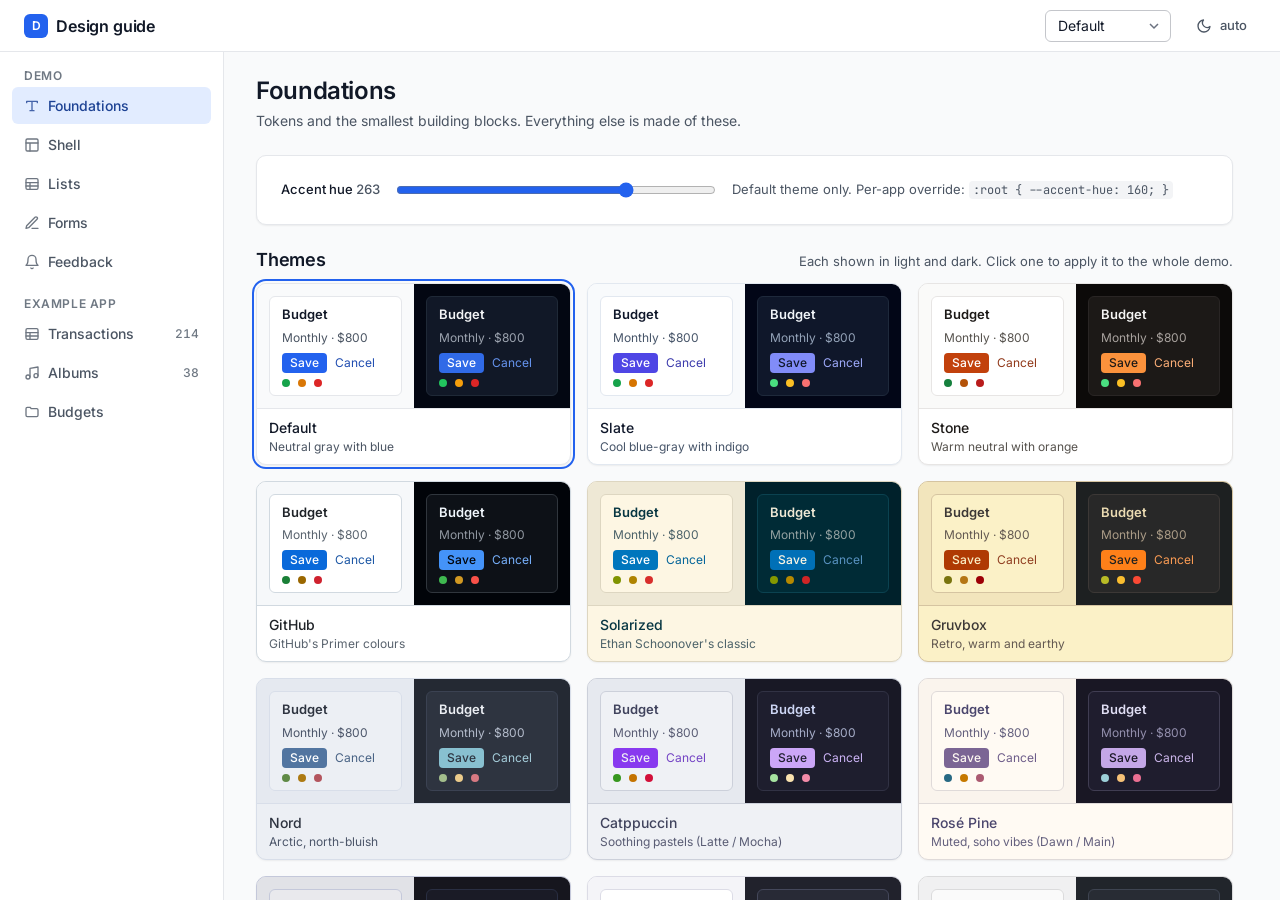
==== commit 15ee0460: "Make the design system work on phones and touch screens - Below 48rem the document scrolls instead o" ====
--- a/design_guide/demo/index.html
+++ b/design_guide/demo/index.html
@@ -2,7 +2,7 @@
 <html lang="en">
 <head>
   <meta charset="UTF-8">
-  <meta name="viewport" content="width=device-width, initial-scale=1.0">
+  <meta name="viewport" content="width=device-width, initial-scale=1.0, viewport-fit=cover">
   <title>Foundations · Design guide</title>
   <link rel="stylesheet" href="../design.css">
   <link rel="stylesheet" href="../themes.css">
@@ -32,20 +32,20 @@
       <option value="kanagawa">Kanagawa</option>
       <option value="sepia">Sepia</option>
     </select>
-    <button type="button" class="ghost small" data-demo-mode title="Cycle mode: auto / light / dark"><svg viewBox="0 0 24 24" fill="none" stroke="currentColor" stroke-width="2" stroke-linecap="round" stroke-linejoin="round" aria-hidden="true"><path d="M21 12.8A9 9 0 1111.2 3a7 7 0 009.8 9.8z"/></svg><span class="label">auto</span></button>
+    <button type="button" class="ghost small" data-demo-mode title="Cycle mode: auto / light / dark"><svg viewBox="0 0 24 24" fill="none" stroke="currentColor" stroke-width="2" stroke-linecap="round" stroke-linejoin="round" aria-hidden="true"><path d="M21 12.8A9 9 0 1111.2 3a7 7 0 009.8 9.8z"/></svg><span class="label hide-narrow">auto</span></button>
   </header>
 
   <nav class="sidenav" aria-label="Main">
     <h2>Demo</h2>
     <ul>
-        <li><a href="index.html" aria-current="page"><svg viewBox="0 0 24 24" fill="none" stroke="currentColor" stroke-width="2" stroke-linecap="round" stroke-linejoin="round" aria-hidden="true"><path d="M4 7V5h16v2M9 19h6M12 5v14"/></svg>Foundations</a></li>
-        <li><a href="shell.html"><svg viewBox="0 0 24 24" fill="none" stroke="currentColor" stroke-width="2" stroke-linecap="round" stroke-linejoin="round" aria-hidden="true"><rect x="3" y="3" width="18" height="18" rx="2"/><path d="M3 9h18M9 9v12"/></svg>Shell & navigation</a></li>
-        <li><a href="lists.html"><svg viewBox="0 0 24 24" fill="none" stroke="currentColor" stroke-width="2" stroke-linecap="round" stroke-linejoin="round" aria-hidden="true"><rect x="3" y="4" width="18" height="16" rx="2"/><path d="M3 10h18M3 15h18M9 10v10"/></svg>Lists & data</a></li>
-        <li><a href="forms.html"><svg viewBox="0 0 24 24" fill="none" stroke="currentColor" stroke-width="2" stroke-linecap="round" stroke-linejoin="round" aria-hidden="true"><path d="M12 20h9"/><path d="M16.5 3.5a2.1 2.1 0 013 3L7 19l-4 1 1-4z"/></svg>Forms & editing</a></li>
-        <li><a href="feedback.html"><svg viewBox="0 0 24 24" fill="none" stroke="currentColor" stroke-width="2" stroke-linecap="round" stroke-linejoin="round" aria-hidden="true"><path d="M6 8a6 6 0 0112 0c0 7 3 9 3 9H3s3-2 3-9"/><path d="M10.3 21a1.94 1.94 0 003.4 0"/></svg>Feedback</a></li>
+        <li><a href="index.html" aria-current="page"><svg viewBox="0 0 24 24" fill="none" stroke="currentColor" stroke-width="2" stroke-linecap="round" stroke-linejoin="round" aria-hidden="true"><path d="M4 7V5h16v2M9 19h6M12 5v14"/></svg><span>Foundations</span></a></li>
+        <li><a href="shell.html"><svg viewBox="0 0 24 24" fill="none" stroke="currentColor" stroke-width="2" stroke-linecap="round" stroke-linejoin="round" aria-hidden="true"><rect x="3" y="3" width="18" height="18" rx="2"/><path d="M3 9h18M9 9v12"/></svg><span>Shell</span></a></li>
+        <li><a href="lists.html"><svg viewBox="0 0 24 24" fill="none" stroke="currentColor" stroke-width="2" stroke-linecap="round" stroke-linejoin="round" aria-hidden="true"><rect x="3" y="4" width="18" height="16" rx="2"/><path d="M3 10h18M3 15h18M9 10v10"/></svg><span>Lists</span></a></li>
+        <li><a href="forms.html"><svg viewBox="0 0 24 24" fill="none" stroke="currentColor" stroke-width="2" stroke-linecap="round" stroke-linejoin="round" aria-hidden="true"><path d="M12 20h9"/><path d="M16.5 3.5a2.1 2.1 0 013 3L7 19l-4 1 1-4z"/></svg><span>Forms</span></a></li>
+        <li><a href="feedback.html"><svg viewBox="0 0 24 24" fill="none" stroke="currentColor" stroke-width="2" stroke-linecap="round" stroke-linejoin="round" aria-hidden="true"><path d="M6 8a6 6 0 0112 0c0 7 3 9 3 9H3s3-2 3-9"/><path d="M10.3 21a1.94 1.94 0 003.4 0"/></svg><span>Feedback</span></a></li>
     </ul>
-    <h2>Example app</h2>
-    <ul>
+    <h2 class="hide-narrow">Example app</h2>
+    <ul class="hide-narrow">
       <li><a href="lists.html#table-view"><svg viewBox="0 0 24 24" fill="none" stroke="currentColor" stroke-width="2" stroke-linecap="round" stroke-linejoin="round" aria-hidden="true"><rect x="3" y="4" width="18" height="16" rx="2"/><path d="M3 10h18M3 15h18M9 10v10"/></svg>Transactions <span class="count">214</span></a></li>
       <li><a href="lists.html#tile-view"><svg viewBox="0 0 24 24" fill="none" stroke="currentColor" stroke-width="2" stroke-linecap="round" stroke-linejoin="round" aria-hidden="true"><path d="M9 18V5l12-2v13"/><circle cx="6" cy="18" r="3"/><circle cx="18" cy="16" r="3"/></svg>Albums <span class="count">38</span></a></li>
       <li><a href="forms.html#inline-form"><svg viewBox="0 0 24 24" fill="none" stroke="currentColor" stroke-width="2" stroke-linecap="round" stroke-linejoin="round" aria-hidden="true"><path d="M3 7a2 2 0 012-2h4l2 2h8a2 2 0 012 2v8a2 2 0 01-2 2H5a2 2 0 01-2-2z"/></svg>Budgets</a></li>
--- a/design_guide/design.css
+++ b/design_guide/design.css
@@ -1,6 +1,6 @@
 /*
  * design.css — shared stylesheet for personal web apps
- * version: 0.2.0
+ * version: 0.3.0
  *
  * No build step. Copy this file, design.js (optional) and fonts/ into an
  * app's static folder, keeping fonts/ next to this file.
@@ -156,6 +156,7 @@
     --form-max: 32rem;      /* form pages */
     --control-height: 2rem; /* buttons, inputs */
     --control-height-sm: 1.625rem;
+    --tabbar-height: 3.5rem;  /* bottom nav on phones */
 
     /* Motion */
     --duration: 150ms;
@@ -213,6 +214,14 @@
     --color-danger-border: color-mix(in oklab, var(--color-danger) 35%, var(--color-surface));
   }
 
+  /* Touch screens: bigger targets (about 44px) */
+  @media (pointer: coarse) {
+    :root {
+      --control-height: 2.75rem;
+      --control-height-sm: 2.25rem;
+    }
+  }
+
   /* Light / dark: follows the system unless forced with data-mode */
   [data-mode="light"] { color-scheme: light; }
   [data-mode="dark"] { color-scheme: dark; }
@@ -350,6 +359,13 @@
     vertical-align: -0.15em;
   }
   input[type="range"] { accent-color: var(--color-accent); width: 100%; }
+
+  @media (pointer: coarse) {
+    input:where(:not([type="checkbox"], [type="radio"], [type="range"], [type="file"], [type="color"], [type="submit"], [type="button"], [type="reset"])),
+    select,
+    textarea { font-size: max(16px, var(--text-base)); }
+    input[type="checkbox"], input[type="radio"] { width: 1.25rem; height: 1.25rem; }
+  }
 
   input[type="file"] { font-size: var(--text-sm); color: var(--color-text-muted); }
   input[type="file"]::file-selector-button {
@@ -446,13 +462,31 @@
   .page.wide { max-width: none; }
   .page.narrow { max-width: calc(var(--form-max) + 2 * var(--space-6)); }
 
+  /*
+   * Phones: the document scrolls instead of <main>, so the browser's
+   * toolbar can collapse and pull-to-refresh works. The header sticks to
+   * the top and the sidenav becomes a tab bar fixed to the bottom.
+   */
   @media (max-width: 48rem) {
     .app {
-      grid-template-columns: minmax(0, 1fr);
-      grid-template-rows: auto auto minmax(0, 1fr);
-      grid-template-areas: "header" "nav" "main";
+      display: block;
+      height: auto;
+      min-height: 100dvh;
+      padding-bottom: calc(var(--tabbar-height) + env(safe-area-inset-bottom));
     }
-    .page { padding: var(--space-4) var(--space-4) var(--space-6); }
+    .app > .app-header { position: sticky; top: 0; z-index: 20; }
+    .app > main { overflow: visible; scrollbar-gutter: auto; }
+    .app > .sidenav {
+      position: fixed;
+      inset: auto 0 0 0;
+      z-index: 20;
+      overflow-x: auto;
+      overflow-y: hidden;
+    }
+    .page {
+      padding: var(--space-4) max(var(--space-4), env(safe-area-inset-right)) var(--space-6) max(var(--space-4), env(safe-area-inset-left));
+      gap: var(--space-4);
+    }
   }
 
   /* Vertical rhythm: children separated by --gap */
@@ -492,6 +526,16 @@
     padding: var(--space-2) var(--space-5);
     background: var(--color-surface);
     border-bottom: var(--border);
+  }
+  @media (max-width: 48rem) {
+    .app-header {
+      flex-wrap: wrap;
+      gap: var(--space-2) var(--space-3);
+      padding: max(var(--space-2), env(safe-area-inset-top)) max(var(--space-4), env(safe-area-inset-right)) var(--space-2) max(var(--space-4), env(safe-area-inset-left));
+    }
+    .flash-region { order: 10; flex-basis: 100%; justify-content: stretch; }
+    .flash-region:empty { display: none; }
+    .flash { max-width: none; flex: 1; }
   }
   .brand {
     display: flex;
@@ -547,11 +591,35 @@
   .sidenav a[aria-current="page"] { background: var(--color-accent-soft); color: var(--color-accent-soft-text); }
   .sidenav a .count { margin-left: auto; font-size: var(--text-xs); color: var(--color-text-subtle); font-variant-numeric: tabular-nums; }
 
+  /* Phones: bottom tab bar — icon above a short label. Keep to ~5 items. */
   @media (max-width: 48rem) {
-    .sidenav { border-right: 0; border-bottom: var(--border); padding: var(--space-2) var(--space-3); overflow-x: auto; }
+    .sidenav {
+      display: flex;
+      border-right: 0;
+      border-top: var(--border);
+      padding: 0 var(--space-1) env(safe-area-inset-bottom);
+      box-shadow: 0 -1px 3px rgb(0 0 0 / 0.06);
+    }
     .sidenav h2 { display: none; }
-    .sidenav ul { flex-direction: row; }
-    .sidenav a { white-space: nowrap; }
+    .sidenav ul { flex: 1 0 auto; flex-direction: row; gap: 0; }
+    .sidenav li { flex: 1 0 4.25rem; min-width: 0; }
+    .sidenav a {
+      flex-direction: column;
+      justify-content: center;
+      gap: 2px;
+      height: var(--tabbar-height);
+      padding: var(--space-1);
+      border-radius: 0;
+      font-size: var(--text-xs);
+      line-height: 1.2;
+      text-align: center;
+    }
+    .sidenav a > :not(svg, .count) { max-width: 100%; overflow: hidden; text-overflow: ellipsis; white-space: nowrap; }
+    .sidenav a svg { width: 1.375rem; height: 1.375rem; }
+    .sidenav a:hover { background: transparent; }
+    .sidenav a[aria-current="page"] { background: transparent; color: var(--color-accent-soft-text); }
+    .sidenav a[aria-current="page"] svg { opacity: 1; }
+    .sidenav a .count { display: none; }
   }
 
   /* ---------- Page header: breadcrumbs, title row, toolbar ---------- */
@@ -577,6 +645,10 @@
   .toolbar .spacer { flex: 1; }
   .toolbar :is(input, select) { width: auto; }
   .toolbar input[type="search"] { min-width: 14rem; }
+  @media (max-width: 48rem) {
+    .toolbar .spacer { display: none; }
+    .toolbar input[type="search"] { min-width: 0; flex: 1 1 100%; order: 10; }
+  }
 
   /* ---------- Pager: prev / current / next (time periods, pages, items) ---------- */
   .pager { display: inline-flex; align-items: center; gap: var(--space-1); }
@@ -657,6 +729,9 @@
     backdrop-filter: blur(6px);
     box-shadow: var(--shadow-lg);
   }
+  @media (max-width: 48rem) {
+    .app .footer-bar.sticky { bottom: calc(var(--tabbar-height) + env(safe-area-inset-bottom) + var(--space-2)); }
+  }
   .footer-bar .info { color: var(--color-text-muted); font-size: var(--text-sm); }
 
   /* ---------- Buttons ---------- */
@@ -799,8 +874,58 @@
     padding-block: 0;
     font-size: var(--text-sm);
   }
+  @media (pointer: coarse) {
+    td :is(input:not([type="checkbox"], [type="radio"]), select) { font-size: max(16px, var(--text-base)); }
+  }
   td :is(button, .button) { min-height: var(--control-height-sm); padding-inline: var(--space-2); font-size: var(--text-sm); }
   td :is(button, .button).icon { width: var(--control-height-sm); padding: 0; }
+
+  /*
+   * Responsive table: below 40rem each row becomes a list item.
+   *   line 1: .primary-cell (left) and the first .num cell (right)
+   *   line 2: the other cells, small and muted, wrapping inline
+   * Cells with inputs take the full width. data-label="…" on a cell
+   * prefixes it with a label. .hide-narrow drops a column on phones.
+   */
+  @media (max-width: 40rem) {
+    table.responsive thead { position: absolute; width: 1px; height: 1px; overflow: hidden; clip: rect(0 0 0 0); }
+    table.responsive, table.responsive tbody, table.responsive tfoot { display: block; }
+    table.responsive tr {
+      display: flex;
+      flex-wrap: wrap;
+      align-items: baseline;
+      gap: var(--space-1) var(--space-3);
+      padding: var(--space-3) var(--space-4);
+      border-bottom: var(--border);
+    }
+    table.responsive tbody tr:last-child { border-bottom: 0; }
+    table.responsive :is(td, th) {
+      display: block;
+      padding: 0;
+      border: 0;
+      background: none !important;
+      font-size: var(--text-sm);
+      color: var(--color-text-muted);
+      text-align: left;
+    }
+    table.responsive td.primary-cell {
+      order: -2;
+      flex: 1 1 calc(100% - 8rem);
+      min-width: 0;
+      font-size: var(--text-base);
+      color: var(--color-text);
+    }
+    table.responsive td.num { order: -1; margin-left: auto; font-size: var(--text-base); color: var(--color-text); font-weight: var(--weight-medium); }
+    table.responsive td.num ~ td.num { order: 0; margin-left: 0; font-size: var(--text-sm); color: var(--color-text-muted); font-weight: var(--weight-normal); }
+    table.responsive td.actions-cell { order: 1; width: auto; margin-left: auto; }
+    table.responsive td[data-label]::before { content: attr(data-label) " "; color: var(--color-text-subtle); }
+    table.responsive td:not(:has(.edit-in-place)):has(input:not([type="checkbox"], [type="radio"]), select, textarea) { flex: 1 1 100%; }
+    table.responsive td:not(:has(.edit-in-place)):has(input, select, textarea)[data-label]::before { display: block; margin-bottom: 2px; font-size: var(--text-xs); }
+    table.responsive td:has(> .edit-in-place:not([hidden])) { flex: 1 1 100%; margin-left: 0; }
+    table.responsive tfoot tr { justify-content: space-between; }
+    table.responsive tfoot :is(td, th) { color: var(--color-text); font-weight: var(--weight-semibold); }
+    table.responsive tfoot td[colspan] { order: -2; }
+  }
 
   /* ---------- List view: stacked rows, no columns ---------- */
   .item-list {
@@ -878,7 +1003,9 @@
     transition: border-color var(--duration), box-shadow var(--duration);
   }
   .tile .thumb { --size: 3.5rem; }
-  a.tile:hover { border-color: var(--color-border-strong); box-shadow: var(--shadow); }
+  @media (hover: hover) {
+    a.tile:hover { border-color: var(--color-border-strong); box-shadow: var(--shadow); }
+  }
   .tile[aria-selected="true"] { border-color: var(--color-accent); box-shadow: 0 0 0 1px var(--color-accent); }
 
   /* ---------- Gallery view: grid of thumbnails with a caption ---------- */
@@ -890,6 +1017,7 @@
     grid-template-columns: repeat(auto-fill, minmax(min(var(--min, 10rem), 100%), 1fr));
   }
   .gallery.large { --min: 15rem; }
+  @media (max-width: 40rem) { .gallery { --min: 8.5rem; gap: var(--space-4) var(--space-3); } }
   .gallery-item {
     display: flex;
     flex-direction: column;
@@ -907,8 +1035,10 @@
     transition: transform var(--duration), box-shadow var(--duration);
   }
   .gallery-item .thumb.wide { aspect-ratio: 4 / 3; }
-  a.gallery-item:hover .thumb { box-shadow: var(--shadow-lg); transform: translateY(-2px); }
-  a.gallery-item:hover .item-title { color: var(--color-link); }
+  @media (hover: hover) {
+    a.gallery-item:hover .thumb { box-shadow: var(--shadow-lg); transform: translateY(-2px); }
+    a.gallery-item:hover .item-title { color: var(--color-link); }
+  }
   .gallery-item[aria-selected="true"] .thumb { outline: 2px solid var(--color-accent); outline-offset: 2px; }
 
   /* ---------- Empty state ---------- */
@@ -956,6 +1086,11 @@
   .inline-form .field { flex: 0 1 14rem; }
   .inline-form .field.narrow { flex: 0 1 8rem; }
   .inline-form .field > label { font-size: var(--text-xs); color: var(--color-text-muted); }
+  @media (max-width: 40rem) {
+    .inline-form .field { flex: 1 1 100%; }
+    .inline-form .field.narrow { flex: 1 1 40%; }
+    .inline-form > button.primary { flex: 1; }
+  }
   .inline-form > .form-error { flex-basis: 100%; }
 
   /* In-place edit of a single value (table cell or dl value) */
@@ -1082,6 +1217,7 @@
     border-radius: var(--radius-lg);
     box-shadow: var(--shadow-sm);
   }
+  @media (max-width: 40rem) { .stats { grid-template-columns: repeat(2, minmax(0, 1fr)); } .stat .value { font-size: var(--text-xl); } }
   .stat .label { font-size: var(--text-sm); color: var(--color-text-muted); }
   .stat .value { font-size: var(--text-2xl); font-weight: var(--weight-semibold); letter-spacing: -0.02em; font-variant-numeric: tabular-nums; line-height: 1.2; }
   .stat .delta { font-size: var(--text-sm); color: var(--color-text-muted); }
@@ -1162,6 +1298,9 @@
   .gap-5 { --gap: var(--space-5); }
   .gap-6 { --gap: var(--space-6); }
 
+  @media (max-width: 48rem) { .hide-narrow { display: none !important; } }
+  @media (min-width: 48.0625rem) { .show-narrow { display: none !important; } }
+
   .visually-hidden {
     position: absolute !important;
     width: 1px; height: 1px;
